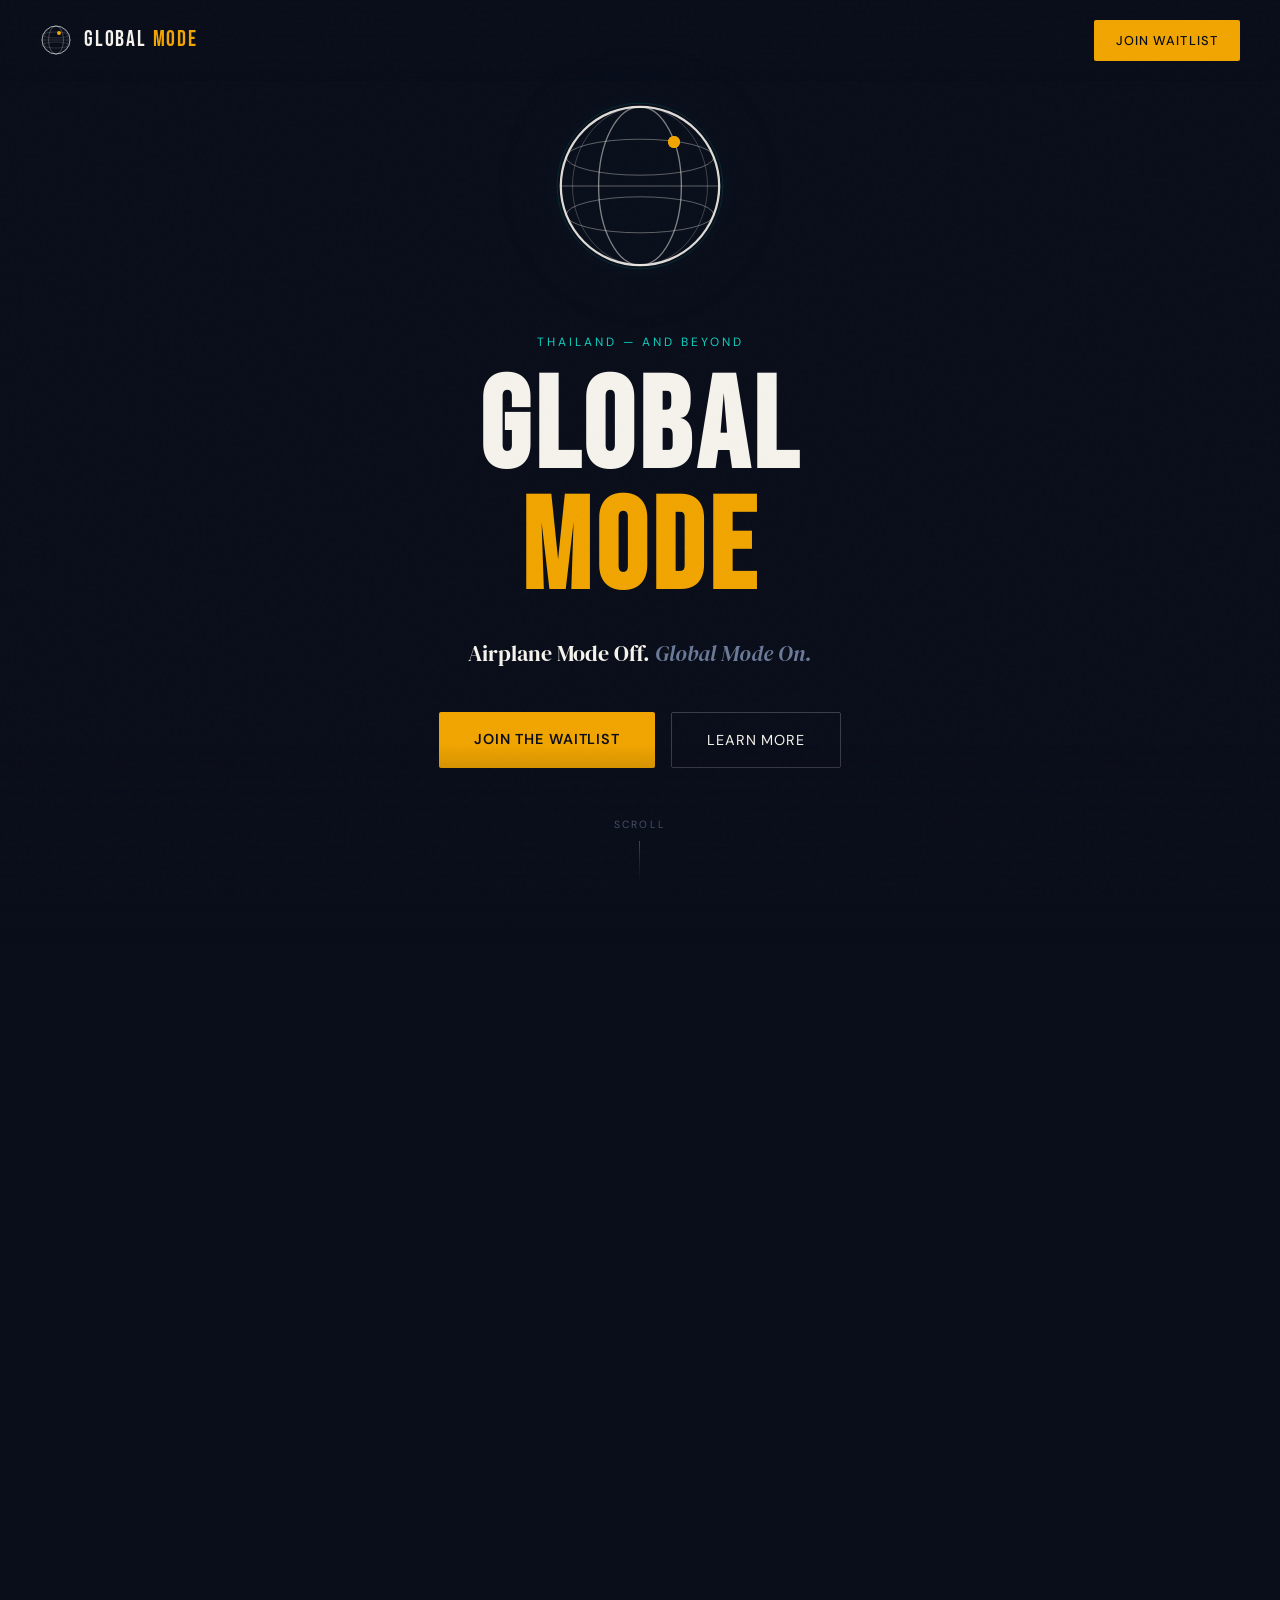
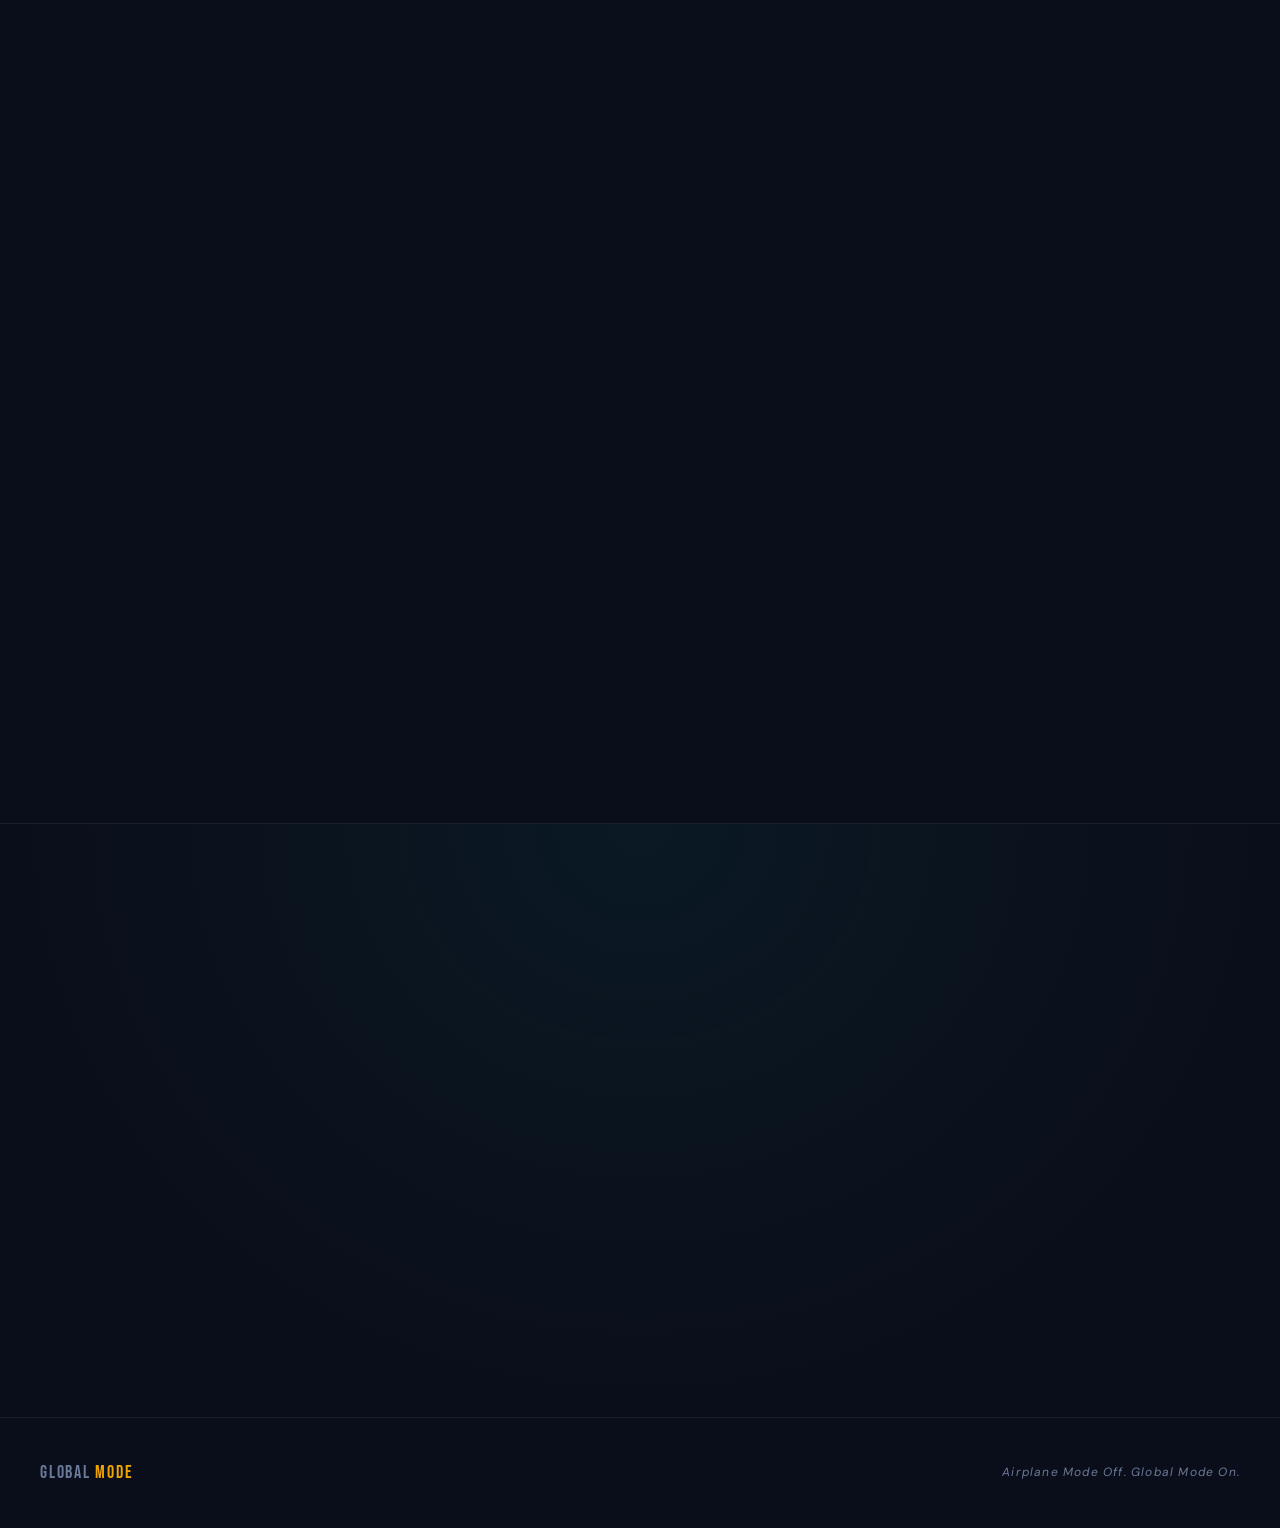
==== global-mode/index.html @ 0193835d "Add 'What is Global Mode' section with SVG graphics Added a new section describing 'What is Global M" ====
<!DOCTYPE html>
<html lang="en">
<head>
  <meta charset="UTF-8">
  <meta name="viewport" content="width=device-width, initial-scale=1.0">
  <title>Global Mode — Airplane Mode Off. Global Mode On.</title>
  <meta name="description" content="A road trip companion that removes the stress of planning and replaces it with the joy of discovery. Built for Thailand. Built for adventure.">
  <link rel="preconnect" href="https://fonts.googleapis.com">
  <link rel="preconnect" href="https://fonts.gstatic.com" crossorigin>
  <link href="https://fonts.googleapis.com/css2?family=Bebas+Neue&family=DM+Sans:ital,wght@0,300;0,400;0,500;1,300&family=DM+Serif+Display:ital@0;1&display=swap" rel="stylesheet">
  <link rel="stylesheet" href="styles.css">
</head>
<body>

  <!-- NAV -->
  <nav>
    <a href="#" class="nav-logo">
      <svg class="nav-globe" viewBox="0 0 64 64" fill="none" xmlns="http://www.w3.org/2000/svg" aria-hidden="true">
        <circle cx="32" cy="32" r="28" stroke="#f5f2ec" stroke-width="1.5" stroke-opacity="0.9"/>
        <ellipse cx="32" cy="32" rx="15" ry="28" stroke="#f5f2ec" stroke-width="1" stroke-opacity="0.5"/>
        <ellipse cx="32" cy="32" rx="24" ry="28" stroke="#f5f2ec" stroke-width="0.7" stroke-opacity="0.25"/>
        <ellipse cx="32" cy="22" rx="26" ry="6" stroke="#f5f2ec" stroke-width="0.7" stroke-opacity="0.4"/>
        <line x1="4" y1="32" x2="60" y2="32" stroke="#f5f2ec" stroke-width="0.7" stroke-opacity="0.4"/>
        <ellipse cx="32" cy="42" rx="26" ry="6" stroke="#f5f2ec" stroke-width="0.7" stroke-opacity="0.4"/>
        <circle cx="32" cy="32" r="29" stroke="#0ecfc0" stroke-width="0.4" stroke-opacity="0.3"/>
        <circle cx="38" cy="18" r="4" fill="#f0a500"/>
      </svg>
      <span class="nav-wordmark">GLOBAL <span>MODE</span></span>
    </a>
    <a href="#waitlist" class="nav-cta">Join Waitlist</a>
  </nav>

<!-- HERO -->
<section class="hero" style="max-width:100%; padding-left:2rem; padding-right:2rem;">
  <div class="stars" id="stars" aria-hidden="true"></div>
  <div class="globe-wrap" aria-hidden="true">
    <svg class="hero-globe" viewBox="0 0 200 200" fill="none" xmlns="http://www.w3.org/2000/svg">
      <circle cx="100" cy="100" r="88" stroke="#f5f2ec" stroke-width="2.5" stroke-opacity="0.9"/>
      <ellipse cx="100" cy="100" rx="46" ry="88" stroke="#f5f2ec" stroke-width="1.5" stroke-opacity="0.5"/>
      <ellipse cx="100" cy="100" rx="75" ry="88" stroke="#f5f2ec" stroke-width="1" stroke-opacity="0.25"/>
      <ellipse cx="100" cy="68" rx="82" ry="20" stroke="#f5f2ec" stroke-width="1" stroke-opacity="0.4"/>
      <line x1="12" y1="100" x2="188" y2="100" stroke="#f5f2ec" stroke-width="1" stroke-opacity="0.4"/>
      <ellipse cx="100" cy="132" rx="82" ry="20" stroke="#f5f2ec" stroke-width="1" stroke-opacity="0.4"/>
      <circle cx="100" cy="100" r="92" stroke="#0ecfc0" stroke-width="0.5" stroke-opacity="0.3"/>
    </svg>
    <div class="globe-pin-pulse"></div>
  </div>
  <p class="hero-pretag">Thailand — and beyond</p>
  <h1 class="hero-title">GLOBAL<br><span class="accent">MODE</span></h1>
  <p class="hero-tagline"><strong>Airplane Mode Off.</strong> Global Mode On.</p>
  <div class="hero-actions">
    <a href="#waitlist" class="btn-primary">Join the Waitlist</a>
    <a href="#what" class="btn-ghost">Learn More</a>
  </div>
  <div class="scroll-hint" aria-hidden="true">
    <span>Scroll</span>
    <div class="scroll-line"></div>
  </div>
</section>

<!-- WHAT IS IT -->
<section id="what" style="padding: 7rem 2rem; max-width: 1100px; margin: 0 auto;">
  <div class="what-grid">
    <div class="reveal">
      <span class="section-label">What is Global Mode</span>
      <h2 class="section-title">THE ROAD <span style="color:var(--amber)">FINDS</span> YOU</h2>
      <p class="section-body">A road trip companion built for people who find A-to-B boring. Global Mode handles the research, the planning, and the decisions — so you can just set off and explore. Built for Thailand first, with the whole world next.</p>
      <br>
      <p class="section-body" style="color: rgba(245,242,236,0.4); font-style: italic; font-size: 0.9rem;">"It's like having a travel buddy whose entire job is making sure you have the best trip of your life."</p>
    </div>
    <div class="reveal reveal-delay-2 road-svg-wrap">
      <svg viewBox="0 0 300 320" xmlns="http://www.w3.org/2000/svg" width="100%" aria-hidden="true" overflow="hidden">
        <defs>
          <radialGradient id="horizonGlow" cx="50%" cy="40%" r="50%">
            <stop offset="0%" stop-color="#0ecfc0" stop-opacity="0.15"/>
            <stop offset="100%" stop-color="#0a0e1a" stop-opacity="0"/>
          </radialGradient>
          <clipPath id="roadClip"><rect x="0" y="0" width="300" height="320"/></clipPath>
        </defs>
        <rect width="300" height="320" fill="url(#horizonGlow)"/>
<g transform="translate(150,105)">
  <g class="road-globe-float">
    <!-- outer circle -->
    <circle r="52" stroke="#f5f2ec" stroke-width="1.5" fill="none" stroke-opacity="0.9"/>
    <!-- longitude lines -->
    <ellipse rx="27" ry="52" stroke="#f5f2ec" stroke-width="0.9" fill="none" stroke-opacity="0.5"/>
    <ellipse rx="44" ry="52" stroke="#f5f2ec" stroke-width="0.6" fill="none" stroke-opacity="0.25"/>
    <!-- latitude lines -->
    <ellipse cx="0" cy="-19" rx="48" ry="12" stroke="#f5f2ec" stroke-width="0.6" fill="none" stroke-opacity="0.4"/>
    <line x1="-52" y1="0" x2="52" y2="0" stroke="#f5f2ec" stroke-width="0.6" stroke-opacity="0.4"/>
    <ellipse cx="0" cy="19" rx="48" ry="12" stroke="#f5f2ec" stroke-width="0.6" fill="none" stroke-opacity="0.4"/>
    <!-- teal outer ring -->
    <circle r="54" stroke="#0ecfc0" stroke-width="0.4" fill="none" stroke-opacity="0.3"/>
    <!-- pin pulse -->
    <circle cx="20" cy="-28" r="4" fill="#f0a500" opacity="0.8"/>
    <circle cx="20" cy="-28" r="4" fill="#f0a500" class="road-pin-pulse"/>
      </g>
</g>
        <line x1="0" y1="170" x2="300" y2="170" stroke="#f5f2ec" stroke-width="0.5" stroke-opacity="0.15"/>
        <path d="M 100 320 L 140 170 L 160 170 L 200 320 Z" fill="#161d2e"/>
        <path d="M 95 320 L 137 170 L 163 170 L 205 320 Z" stroke="#f5f2ec" stroke-width="1" fill="none" stroke-opacity="0.15"/>
        <g clip-path="url(#roadClip)">
          <rect class="road-dash" x="148" y="190" width="4" height="22" rx="2" fill="#f0a500" fill-opacity="0.7"/>
          <rect class="road-dash" x="148" y="230" width="4" height="22" rx="2" fill="#f0a500" fill-opacity="0.7"/>
          <rect class="road-dash" x="148" y="270" width="4" height="22" rx="2" fill="#f0a500" fill-opacity="0.7"/>
        </g>
        <ellipse cx="150" cy="170" rx="80" ry="6" fill="#0ecfc0" fill-opacity="0.08"/>
      </svg>
    </div>
  </div>
</section>

<!-- WHAT IS IT -->
<section id="what" style="padding: 7rem 2rem; max-width: 1100px; margin: 0 auto;">
  <div class="what-grid">
    <div class="reveal">
      <span class="section-label">What is Global Mode</span>
      <h2 class="section-title">THE ROAD <span style="color:var(--amber)">FINDS</span> YOU</h2>
      <p class="section-body">A road trip companion built for people who find A-to-B boring. Global Mode handles the research, the planning, and the decisions — so you can just set off and explore. Built for Thailand first, with the whole world next.</p>
      <br>
      <p class="section-body" style="color: rgba(245,242,236,0.4); font-style: italic; font-size: 0.9rem;">"It's like having a travel buddy whose entire job is making sure you have the best trip of your life."</p>
    </div>
    <div class="reveal reveal-delay-2 road-svg-wrap">
      <svg viewBox="0 0 400 320" xmlns="http://www.w3.org/2000/svg" width="100%" aria-hidden="true" overflow="hidden">
        <defs>
          <radialGradient id="horizonGlow" cx="50%" cy="40%" r="50%">
            <stop offset="0%" stop-color="#0ecfc0" stop-opacity="0.15"/>
            <stop offset="100%" stop-color="#0a0e1a" stop-opacity="0"/>
          </radialGradient>
          <clipPath id="roadClip"><rect x="0" y="0" width="400" height="320"/></clipPath>
        </defs>

        <rect width="400" height="320" fill="url(#horizonGlow)"/>

        <!-- GLOBE -->
        <g transform="translate(200,105)">
          <g class="road-globe-float">
            <circle r="52" stroke="#f5f2ec" stroke-width="1.5" fill="none" stroke-opacity="0.9"/>
            <ellipse rx="27" ry="52" stroke="#f5f2ec" stroke-width="0.9" fill="none" stroke-opacity="0.5"/>
            <ellipse rx="44" ry="52" stroke="#f5f2ec" stroke-width="0.6" fill="none" stroke-opacity="0.25"/>
            <ellipse cx="0" cy="-19" rx="48" ry="12" stroke="#f5f2ec" stroke-width="0.6" fill="none" stroke-opacity="0.4"/>
            <line x1="-52" y1="0" x2="52" y2="0" stroke="#f5f2ec" stroke-width="0.6" stroke-opacity="0.4"/>
            <ellipse cx="0" cy="19" rx="48" ry="12" stroke="#f5f2ec" stroke-width="0.6" fill="none" stroke-opacity="0.4"/>
            <circle r="54" stroke="#0ecfc0" stroke-width="0.4" fill="none" stroke-opacity="0.3"/>
            <circle cx="20" cy="-28" r="4" fill="#f0a500" opacity="0.8"/>
            <circle cx="20" cy="-28" r="4" fill="#f0a500" class="road-pin-pulse"/>
          </g>
        </g>

        <!-- HORIZON LINE -->
        <line x1="0" y1="170" x2="400" y2="170" stroke="#f5f2ec" stroke-width="0.5" stroke-opacity="0.15"/>

        <!-- ROAD -->
        <path d="M 150 320 L 190 170 L 210 170 L 250 320 Z" fill="#161d2e"/>
        <path d="M 145 320 L 187 170 L 213 170 L 255 320 Z" stroke="#f5f2ec" stroke-width="1" fill="none" stroke-opacity="0.15"/>

        <!-- ROAD DASHES -->
        <g clip-path="url(#roadClip)">
          <rect class="road-dash" x="197" y="190" width="4" height="22" rx="2" fill="#f0a500" fill-opacity="0.7"/>
          <rect class="road-dash" x="197" y="230" width="4" height="22" rx="2" fill="#f0a500" fill-opacity="0.7"/>
          <rect class="road-dash" x="197" y="270" width="4" height="22" rx="2" fill="#f0a500" fill-opacity="0.7"/>
        </g>

        <ellipse cx="200" cy="170" rx="80" ry="6" fill="#0ecfc0" fill-opacity="0.08"/>

        <!-- LEFT SCENERY -->
        <g clip-path="url(#roadClip)">

          <!-- Temple -->
          <g class="scenery-item s1" transform="translate(30,140)">
            <rect x="-18" y="-8" width="36" height="18" rx="1" stroke="#f5f2ec" stroke-width="1" fill="none" stroke-opacity="0.6"/>
            <path d="M-22 -8 L0 -28 L22 -8Z" stroke="#f5f2ec" stroke-width="1" fill="none" stroke-opacity="0.6"/>
            <path d="M-14 -8 L0 -20 L14 -8Z" stroke="#f0a500" stroke-width="0.8" fill="none" stroke-opacity="0.8"/>
            <rect x="-4" y="2" width="8" height="8" stroke="#f5f2ec" stroke-width="0.8" fill="none" stroke-opacity="0.4"/>
            <line x1="-22" y1="10" x2="22" y2="10" stroke="#f5f2ec" stroke-width="0.8" stroke-opacity="0.3"/>
          </g>

          <!-- Waterfall -->
          <g class="scenery-item s2" transform="translate(55,160)">
            <path d="M-8 -30 C-8 -20, -4 -10, -6 0" stroke="#0ecfc0" stroke-width="1.2" fill="none" stroke-opacity="0.7" stroke-linecap="round"/>
            <path d="M0 -30 C0 -18, 2 -8, 0 0" stroke="#0ecfc0" stroke-width="1.5" fill="none" stroke-opacity="0.9" stroke-linecap="round"/>
            <path d="M8 -30 C8 -20, 4 -10, 6 0" stroke="#0ecfc0" stroke-width="1.2" fill="none" stroke-opacity="0.7" stroke-linecap="round"/>
            <path d="M-14 -30 L14 -30" stroke="#f5f2ec" stroke-width="1" stroke-opacity="0.5"/>
            <ellipse cx="0" cy="4" rx="10" ry="3" stroke="#0ecfc0" stroke-width="0.8" fill="none" stroke-opacity="0.4"/>
          </g>

          <!-- Palm tree -->
          <g class="scenery-item s3" transform="translate(40,155)">
            <line x1="0" y1="10" x2="2" y2="-28" stroke="#f5f2ec" stroke-width="1.5" stroke-opacity="0.6" stroke-linecap="round"/>
            <path d="M2 -28 C-10 -36, -20 -28, -14 -22" stroke="#f5f2ec" stroke-width="1" fill="none" stroke-opacity="0.5"/>
            <path d="M2 -28 C14 -36, 22 -26, 16 -20" stroke="#f5f2ec" stroke-width="1" fill="none" stroke-opacity="0.5"/>
            <path d="M2 -28 C-4 -40, 2 -44, 8 -38" stroke="#f5f2ec" stroke-width="1" fill="none" stroke-opacity="0.5"/>
            <ellipse cx="1" cy="12" rx="6" ry="2" stroke="#f5f2ec" stroke-width="0.6" fill="none" stroke-opacity="0.3"/>
          </g>

          <!-- Cave entrance -->
          <g class="scenery-item s4" transform="translate(60,150)">
            <path d="M-20 10 C-20 -10, -10 -25, 0 -25 C10 -25, 20 -10, 20 10Z" stroke="#f5f2ec" stroke-width="1" fill="none" stroke-opacity="0.5"/>
            <path d="M-12 10 C-12 -6, -6 -16, 0 -16 C6 -16, 12 -6, 12 10Z" stroke="#f5f2ec" stroke-width="0.8" fill="#0a0e1a" stroke-opacity="0.4"/>
            <line x1="-20" y1="10" x2="20" y2="10" stroke="#f5f2ec" stroke-width="1" stroke-opacity="0.4"/>
          </g>

        </g>

        <!-- RIGHT SCENERY -->
        <g clip-path="url(#roadClip)">

          <!-- Buddha -->
          <g class="scenery-item s5" transform="translate(370,145)">
            <circle cx="0" cy="-28" r="8" stroke="#f0a500" stroke-width="1" fill="none" stroke-opacity="0.8"/>
            <path d="M-10 -18 C-12 -8, -10 0, -8 8" stroke="#f0a500" stroke-width="1" fill="none" stroke-opacity="0.6"/>
            <path d="M10 -18 C12 -8, 10 0, 8 8" stroke="#f0a500" stroke-width="1" fill="none" stroke-opacity="0.6"/>
            <path d="M-8 8 C-4 12, 4 12, 8 8" stroke="#f0a500" stroke-width="1" fill="none" stroke-opacity="0.6"/>
            <path d="M-12 -4 C-6 -2, 6 -2, 12 -4" stroke="#f0a500" stroke-width="0.8" fill="none" stroke-opacity="0.5"/>
            <line x1="-14" y1="10" x2="14" y2="10" stroke="#f5f2ec" stroke-width="0.8" stroke-opacity="0.3"/>
          </g>

          <!-- Beach waves -->
          <g class="scenery-item s6" transform="translate(350,162)">
            <path d="M-20 -8 C-14 -14, -6 -14, 0 -8 C6 -2, 14 -2, 20 -8" stroke="#0ecfc0" stroke-width="1.2" fill="none" stroke-opacity="0.8" stroke-linecap="round"/>
            <path d="M-20 0 C-14 -6, -6 -6, 0 0 C6 6, 14 6, 20 0" stroke="#0ecfc0" stroke-width="1" fill="none" stroke-opacity="0.5" stroke-linecap="round"/>
            <line x1="-20" y1="-18" x2="20" y2="-18" stroke="#f0a500" stroke-width="0.8" stroke-opacity="0.4"/>
          </g>

          <!-- Mountain -->
          <g class="scenery-item s7" transform="translate(360,150)">
            <path d="M-24 14 L0 -26 L24 14Z" stroke="#f5f2ec" stroke-width="1" fill="none" stroke-opacity="0.5"/>
            <path d="M-10 14 L0 -4 L10 14Z" stroke="#f5f2ec" stroke-width="0.8" fill="none" stroke-opacity="0.3"/>
            <path d="M-6 -14 C0 -22, 6 -14, 0 -26 C-6 -14, 0 -22, 6 -14" stroke="#f5f2ec" stroke-width="0.7" fill="none" stroke-opacity="0.4"/>
            <line x1="-24" y1="14" x2="24" y2="14" stroke="#f5f2ec" stroke-width="0.8" stroke-opacity="0.3"/>
          </g>

          <!-- Lanterns -->
          <g class="scenery-item s8" transform="translate(375,155)">
            <line x1="0" y1="-30" x2="0" y2="10" stroke="#f5f2ec" stroke-width="0.8" stroke-opacity="0.4"/>
            <ellipse cx="0" cy="-18" rx="6" ry="9" stroke="#f0a500" stroke-width="1" fill="rgba(240,165,0,0.08)" stroke-opacity="0.8"/>
            <ellipse cx="0" cy="-4" rx="5" ry="7" stroke="#f0a500" stroke-width="1" fill="rgba(240,165,0,0.08)" stroke-opacity="0.6"/>
            <line x1="-6" y1="-18" x2="6" y2="-18" stroke="#f0a500" stroke-width="0.6" stroke-opacity="0.5"/>
            <line x1="-5" y1="-4" x2="5" y2="-4" stroke="#f0a500" stroke-width="0.6" stroke-opacity="0.5"/>
          </g>

        </g>

      </svg>
    </div>
  </div>
</section>
  
  <!-- FEATURES -->
<div class="features-section">
 <div class="features-inner">
   <span class="section-label reveal">Built different</span>
   <h2 class="section-title reveal">WHAT MAKES <span style="color:var(--teal)">GLOBAL MODE</span></h2>
   <div class="features-grid">

     <div class="feature-card reveal reveal-delay-1" style="--accent-color: var(--amber);">
       <span class="feature-icon" aria-hidden="true">
         <svg width="36" height="36" viewBox="0 0 36 36" fill="none" xmlns="http://www.w3.org/2000/svg">
           <circle cx="18" cy="18" r="15" stroke="#f5f2ec" stroke-width="1.5" stroke-opacity="0.6"/>
           <circle cx="18" cy="18" r="2" fill="#f0a500"/>
           <polygon points="18,6 20,18 18,16 16,18" fill="#f0a500"/>
           <polygon points="18,30 16,18 18,20 20,18" fill="#f5f2ec" fill-opacity="0.4"/>
           <line x1="18" y1="4" x2="18" y2="8" stroke="#f5f2ec" stroke-width="1" stroke-opacity="0.3"/>
           <line x1="18" y1="28" x2="18" y2="32" stroke="#f5f2ec" stroke-width="1" stroke-opacity="0.3"/>
           <line x1="4" y1="18" x2="8" y2="18" stroke="#f5f2ec" stroke-width="1" stroke-opacity="0.3"/>
           <line x1="28" y1="18" x2="32" y2="18" stroke="#f5f2ec" stroke-width="1" stroke-opacity="0.3"/>
         </svg>
       </span>
       <div class="feature-name">JUST GO</div>
       <p class="feature-desc">No destination. No rigid plan. Set off and let the road surprise you.</p>
     </div>

     <div class="feature-card reveal reveal-delay-2" style="--accent-color: var(--teal);">
       <span class="feature-icon" aria-hidden="true">
         <svg width="36" height="36" viewBox="0 0 36 36" fill="none" xmlns="http://www.w3.org/2000/svg">
           <path d="M2 14 C6 10, 10 10, 14 14 C18 18, 22 18, 26 14 C30 10, 34 10, 36 12" stroke="#0ecfc0" stroke-width="1.8" stroke-linecap="round" fill="none"/>
           <path d="M2 20 C6 16, 10 16, 14 20 C18 24, 22 24, 26 20 C30 16, 34 16, 36 18" stroke="#0ecfc0" stroke-width="1.5" stroke-linecap="round" fill="none" stroke-opacity="0.5"/>
           <path d="M2 26 C6 22, 10 22, 14 26 C18 30, 22 30, 26 26 C30 22, 34 22, 36 24" stroke="#0ecfc0" stroke-width="1" stroke-linecap="round" fill="none" stroke-opacity="0.25"/>
         </svg>
       </span>
       <div class="feature-name">DRIFT MODE</div>
       <p class="feature-desc">Tell us how you feel right now. We'll build the perfect trip around it.</p>
     </div>

     <div class="feature-card reveal reveal-delay-3" style="--accent-color: var(--amber);">
       <span class="feature-icon" aria-hidden="true">
         <svg width="36" height="36" viewBox="0 0 36 36" fill="none" xmlns="http://www.w3.org/2000/svg">
           <line x1="18" y1="32" x2="18" y2="18" stroke="#f5f2ec" stroke-width="1.8" stroke-linecap="round" stroke-opacity="0.7"/>
           <path d="M18 18 L8 8" stroke="#f0a500" stroke-width="1.8" stroke-linecap="round"/>
           <path d="M18 18 L28 8" stroke="#f5f2ec" stroke-width="1.8" stroke-linecap="round" stroke-opacity="0.4"/>
           <circle cx="8" cy="7" r="2.5" fill="#f0a500"/>
           <circle cx="28" cy="7" r="2.5" fill="#f5f2ec" fill-opacity="0.4"/>
           <circle cx="18" cy="32" r="2.5" fill="#f5f2ec" fill-opacity="0.6"/>
         </svg>
       </span>
       <div class="feature-name">FORK IN THE ROAD</div>
       <p class="feature-desc">One tap. Instant detour. No planning required.</p>
     </div>

     <div class="feature-card reveal reveal-delay-4" style="--accent-color: var(--teal);">
       <span class="feature-icon" aria-hidden="true">
         <svg width="36" height="36" viewBox="0 0 36 36" fill="none" xmlns="http://www.w3.org/2000/svg">
           <path d="M18 4 C12 4, 8 9, 8 14 C8 21, 18 32, 18 32 C18 32, 28 21, 28 14 C28 9, 24 4, 18 4Z" stroke="#f0a500" stroke-width="1.5" fill="rgba(240,165,0,0.1)"/>
           <circle cx="18" cy="14" r="3.5" fill="#f0a500"/>
         </svg>
       </span>
       <div class="feature-name">STAMPS</div>
       <p class="feature-desc">Earn achievements by exploring hidden gems and completing road trip challenges.</p>
     </div>

     <div class="feature-card reveal reveal-delay-1" style="--accent-color: #a78bfa;">
       <span class="feature-icon" aria-hidden="true">
         <svg width="36" height="36" viewBox="0 0 36 36" fill="none" xmlns="http://www.w3.org/2000/svg">
           <rect x="4" y="18" width="28" height="10" rx="2" stroke="#f5f2ec" stroke-width="1.5" stroke-opacity="0.7" fill="none"/>
           <path d="M8 18 L11 11 L25 11 L28 18" stroke="#f5f2ec" stroke-width="1.5" stroke-linejoin="round" fill="none" stroke-opacity="0.7"/>
           <circle cx="10" cy="29" r="3" stroke="#0ecfc0" stroke-width="1.5" fill="none"/>
           <circle cx="26" cy="29" r="3" stroke="#0ecfc0" stroke-width="1.5" fill="none"/>
           <line x1="14" y1="18" x2="14" y2="13" stroke="#f5f2ec" stroke-width="1" stroke-opacity="0.3"/>
           <line x1="22" y1="18" x2="22" y2="13" stroke="#f5f2ec" stroke-width="1" stroke-opacity="0.3"/>
         </svg>
       </span>
       <div class="feature-name">CO-PILOT MODE</div>
       <p class="feature-desc">Connect with your passenger for a shared road trip experience built for both of you.</p>
     </div>

     <div class="feature-card reveal reveal-delay-2" style="--accent-color: var(--amber);">
       <span class="feature-icon" aria-hidden="true">
         <svg width="36" height="36" viewBox="0 0 36 36" fill="none" xmlns="http://www.w3.org/2000/svg">
           <path d="M4 18 C8 10, 14 7, 18 7 C22 7, 28 10, 32 18 C28 26, 22 29, 18 29 C14 29, 8 26, 4 18Z" stroke="#f5f2ec" stroke-width="1.5" fill="none" stroke-opacity="0.6"/>
           <circle cx="18" cy="18" r="4" stroke="#f5f2ec" stroke-width="1.5" fill="none" stroke-opacity="0.6"/>
           <line x1="6" y1="6" x2="30" y2="30" stroke="#f0a500" stroke-width="1.8" stroke-linecap="round"/>
         </svg>
       </span>
       <div class="feature-name">SPOILERS</div>
       <p class="feature-desc">Reveal everything or conceal it all. Your trip, your rules.</p>
     </div>

   </div>
 </div>
</div>


  <!-- LOCATION CARD -->
  <section class="card-section" id="explore">
    <span class="section-label reveal">Sample location</span>
    <h2 class="section-title reveal">SEE IT IN <span style="color:var(--amber)">ACTION</span></h2>
    <p class="section-body reveal">Every location in Global Mode is researched, rated, and tagged — so you know exactly what you're getting into before you arrive.</p>

    <div class="location-card reveal reveal-delay-2">
      <div class="card-image">
        <img src="tham-lumphini-suan-hin.png" alt="Cave survey map of Tham Lumphini Suan Hin, Saraburi Province, Thailand">
        <div class="card-image-overlay"></div>
        <span class="card-image-badge">Globe Approved</span>
        <span class="card-adventure">Go Rogue</span>
        <span class="card-map-credit">Survey: D. Smart et al. / SMCC · M. Ellis 2025</span>
      </div>
      <div class="card-body">
        <div class="card-rating" aria-label="Rated Legendary">
          <div class="rating-dot legendary"></div>
          <div class="rating-dot legendary"></div>
          <div class="rating-dot legendary"></div>
          <div class="rating-dot legendary"></div>
          <span class="rating-label">Legendary</span>
        </div>
        <h3 class="card-location-name">Tham Lumphini Suan Hin</h3>
        <p class="card-region">Saraburi Province · Central Thailand</p>
        <p class="card-description">A 2km stream passage carved through Early Permian limestone. In the dry season you keep your boots dry. In the wet season, you swim. One of the longest caves in the province — and one of the least visited.</p>
        <div class="card-tags">
          <span class="tag tag-unreal">Unreal</span>
          <span class="tag tag-offmap">Off the Map</span>
          <span class="tag tag-bold">For the Bold</span>
          <span class="tag tag-norail">No English Signs</span>
        </div>
        <div class="card-meta">
          <div class="card-meta-items">
            <div class="card-meta-item">
              <div class="card-meta-dot"></div>
              <span>Dry season only</span>
            </div>
            <div class="card-meta-item">
              <div class="card-meta-dot teal"></div>
              <span>Torch required</span>
            </div>
          </div>
          <button class="card-wishlist" id="wishBtn" onclick="toggleWish()">+ Wanderlist</button>
        </div>
      </div>
    </div>
  </section>

  <!-- WAITLIST -->
  <div class="waitlist-section" id="waitlist">
    <div class="waitlist-inner">
      <span class="section-label reveal" style="display:block; text-align:center;">Early access</span>
      <h2 class="waitlist-title reveal">ROAM <span style="color:var(--teal)">FREE</span></h2>
      <p class="waitlist-sub reveal">Global Mode launches in Thailand first. Join the waitlist and be among the first to set off. Early members earn <strong style="color:var(--white)">Trailblazer</strong> status — a stamp you'll only ever earn once.</p>
      <div class="waitlist-form reveal reveal-delay-1">
        <input type="email" class="waitlist-input" id="emailInput" placeholder="your@email.com" aria-label="Email address"/>
        <button class="btn-primary" onclick="submitWaitlist()">Just Go →</button>
      </div>
      <p class="waitlist-note reveal reveal-delay-2">No spam. No noise. Just a heads up when we're ready.</p>
      <p class="waitlist-success" id="successMsg" role="alert">You're on the list. Adventure incoming. 🌏</p>
    </div>
  </div>

  <!-- FOOTER -->
  <footer>
    <div class="footer-logo">GLOBAL <span>MODE</span></div>
    <div class="footer-tagline">Airplane Mode Off. Global Mode On.</div>
  </footer>

  <script src="main.js"></script>
</body>
</html>
---- global-mode/styles.css ----
/* ─────────────────────────────────────────
   GLOBAL MODE — styles.css
   ───────────────────────────────────────── */

/* ── RESET & BASE ── */
*, *::before, *::after {
  box-sizing: border-box;
  margin: 0;
  padding: 0;
}

:root {
  --navy:      #0a0e1a;
  --navy-mid:  #111827;
  --navy-card: #161d2e;
  --white:     #f5f2ec;
  --amber:     #f0a500;
  --amber-dim: #c17f00;
  --teal:      #0ecfc0;
  --teal-dim:  #0a9e91;
  --muted:     #6b7a99;
  --border:    rgba(255,255,255,0.07);

  --font-display: 'Bebas Neue', sans-serif;
  --font-serif:   'DM Serif Display', serif;
  --font-body:    'DM Sans', sans-serif;
}

html {
  scroll-behavior: smooth;
}

body {
  background: var(--navy);
  color: var(--white);
  font-family: var(--font-body);
  font-size: 16px;
  line-height: 1.7;
  overflow-x: hidden;
}

/* Noise texture overlay */
body::before {
  content: '';
  position: fixed;
  inset: 0;
  background-image: url("data:image/svg+xml,%3Csvg viewBox='0 0 256 256' xmlns='http://www.w3.org/2000/svg'%3E%3Cfilter id='noise'%3E%3CfeTurbulence type='fractalNoise' baseFrequency='0.9' numOctaves='4' stitchTiles='stitch'/%3E%3C/filter%3E%3Crect width='100%25' height='100%25' filter='url(%23noise)' opacity='0.03'/%3E%3C/svg%3E");
  pointer-events: none;
  z-index: 9999;
  opacity: 0.4;
}


/* ── NAVIGATION ── */

nav {
  position: fixed;
  top: 0;
  left: 0;
  right: 0;
  z-index: 100;
  padding: 1.25rem 2.5rem;
  display: flex;
  align-items: center;
  justify-content: space-between;
  background: linear-gradient(to bottom, rgba(10,14,26,0.95), transparent);
  backdrop-filter: blur(8px);
}

.nav-logo {
  display: flex;
  align-items: center;
  gap: 0.75rem;
  text-decoration: none;
}

.nav-globe {
  width: 32px;
  height: 32px;
}

.nav-wordmark {
  font-family: var(--font-display);
  font-size: 1.4rem;
  letter-spacing: 0.08em;
  color: var(--white);
}

.nav-wordmark span {
  color: var(--amber);
}

.nav-cta {
  background: var(--amber);
  color: var(--navy);
  font-family: var(--font-body);
  font-size: 0.8rem;
  font-weight: 500;
  letter-spacing: 0.08em;
  text-transform: uppercase;
  padding: 0.6rem 1.4rem;
  border: none;
  border-radius: 2px;
  cursor: pointer;
  text-decoration: none;
  transition: background 0.2s, transform 0.15s;
}

.nav-cta:hover {
  background: var(--amber-dim);
  transform: translateY(-1px);
}


/* ── HERO ── */

.hero {
  position: relative;
  min-height: 100vh;
  display: flex;
  flex-direction: column;
  align-items: center;
  justify-content: center;
  text-align: center;
  padding: 6rem 2rem 4rem;
  overflow: hidden;
}

.stars {
  position: absolute;
  inset: 0;
  overflow: hidden;
}

.star {
  position: absolute;
  background: white;
  border-radius: 50%;
  animation: twinkle var(--dur, 3s) ease-in-out infinite var(--delay, 0s);
}

@keyframes twinkle {
  0%, 100% { opacity: var(--min-op, 0.2); }
  50%       { opacity: var(--max-op, 0.8); }
}

.globe-wrap {
  position: relative;
  margin-bottom: 3rem;
  animation: globeFloat 6s ease-in-out infinite;
}

@keyframes globeFloat {
  0%, 100% { transform: translateY(0px); }
  50%       { transform: translateY(-12px); }
}

.hero-globe {
  width: 180px;
  height: 180px;
  filter: drop-shadow(0 0 40px rgba(14,207,192,0.25));
}

.globe-pin-pulse {
  position: absolute;
  top: 40px;
  right: 50px;
  width: 12px;
  height: 12px;
}

.globe-pin-pulse::before,
.globe-pin-pulse::after {
  content: '';
  position: absolute;
  inset: 0;
  border-radius: 50%;
  background: var(--amber);
}

.globe-pin-pulse::after {
  animation: pinPulse 2s ease-out infinite;
}

@keyframes pinPulse {
  0%   { transform: scale(1); opacity: 0.8; }
  100% { transform: scale(3); opacity: 0; }
}

.hero-pretag {
  font-size: 0.75rem;
  letter-spacing: 0.25em;
  text-transform: uppercase;
  color: var(--teal);
  margin-bottom: 1rem;
  opacity: 0;
  animation: fadeUp 0.8s ease forwards 0.3s;
}

.hero-title {
  font-family: var(--font-display);
  font-size: clamp(3.5rem, 10vw, 8rem);
  line-height: 0.95;
  letter-spacing: 0.04em;
  margin-bottom: 1.5rem;
  opacity: 0;
  animation: fadeUp 0.8s ease forwards 0.5s;
}

.hero-title .accent      { color: var(--amber); }
.hero-title .accent-teal { color: var(--teal); }

.hero-tagline {
  font-family: var(--font-serif);
  font-style: italic;
  font-size: clamp(1rem, 2.5vw, 1.35rem);
  color: var(--muted);
  margin-bottom: 2.5rem;
  opacity: 0;
  animation: fadeUp 0.8s ease forwards 0.7s;
}

.hero-tagline strong {
  color: var(--white);
  font-style: normal;
  font-weight: 400;
}

.hero-actions {
  display: flex;
  gap: 1rem;
  flex-wrap: wrap;
  justify-content: center;
  opacity: 0;
  animation: fadeUp 0.8s ease forwards 0.9s;
}

.hero::after {
  content: '';
  position: absolute;
  bottom: 0;
  left: 0;
  right: 0;
  height: 200px;
  background: linear-gradient(to bottom, transparent, var(--navy));
  pointer-events: none;
}

@keyframes fadeUp {
  from { opacity: 0; transform: translateY(24px); }
  to   { opacity: 1; transform: translateY(0); }
}


/* ── BUTTONS ── */

.btn-primary {
  background: var(--amber);
  color: var(--navy);
  font-weight: 600;
  font-size: 0.9rem;
  letter-spacing: 0.06em;
  text-transform: uppercase;
  padding: 0.9rem 2.2rem;
  border: none;
  border-radius: 2px;
  cursor: pointer;
  text-decoration: none;
  transition: background 0.2s, transform 0.15s;
  display: inline-block;
}

.btn-primary:hover {
  background: var(--amber-dim);
  transform: translateY(-2px);
}

.btn-ghost {
  background: transparent;
  color: var(--white);
  font-size: 0.9rem;
  letter-spacing: 0.06em;
  text-transform: uppercase;
  padding: 0.9rem 2.2rem;
  border: 1px solid rgba(255,255,255,0.2);
  border-radius: 2px;
  cursor: pointer;
  text-decoration: none;
  transition: border-color 0.2s, color 0.2s, transform 0.15s;
  display: inline-block;
}

.btn-ghost:hover {
  border-color: var(--teal);
  color: var(--teal);
  transform: translateY(-2px);
}


/* ── SCROLL HINT ── */
.scroll-hint {
  display: flex;
  flex-direction: column;
  align-items: center;
  gap: 0.5rem;
  opacity: 0;
  animation: fadeUp 0.8s ease forwards 1.4s;
  margin-top: 3rem;
}

.scroll-hint span {
  font-size: 0.65rem;
  letter-spacing: 0.2em;
  text-transform: uppercase;
  color: var(--muted);
}

.scroll-line {
  width: 1px;
  height: 40px;
  background: linear-gradient(to bottom, var(--muted), transparent);
  animation: scrollLine 2s ease-in-out infinite;
}

@keyframes scrollLine {
  0%   { transform: scaleY(0); transform-origin: top; opacity: 1; }
  50%  { transform: scaleY(1); transform-origin: top; }
  51%  { transform-origin: bottom; }
  100% { transform: scaleY(0); transform-origin: bottom; opacity: 0; }
}

/* ── SECTION BASE ── */

section {
  padding: 6rem 2rem;
  max-width: 1100px;
  margin: 0 auto;
}

.section-label {
  font-size: 0.7rem;
  letter-spacing: 0.3em;
  text-transform: uppercase;
  color: var(--teal);
  margin-bottom: 1rem;
  display: block;
}

.section-title {
  font-family: var(--font-display);
  font-size: clamp(2.5rem, 5vw, 4rem);
  letter-spacing: 0.04em;
  line-height: 1;
  margin-bottom: 1.5rem;
}

.section-body {
  font-size: 1.05rem;
  color: rgba(245,242,236,0.7);
  max-width: 600px;
  line-height: 1.8;
}

/* ── WHAT SECTION ── */
.what-grid {
  display: grid;
  grid-template-columns: 1fr 1fr;
  gap: 4rem;
  align-items: center;
}

.road-svg-wrap {
  width: 100%;
  max-width: 340px;
  margin: 0 auto;
}

.road-dash {
  animation: dashMove 1.0s linear infinite;
  transform-origin: center 160px;
}

.road-dash:nth-child(2) { animation-delay: -0.33s; }
.road-dash:nth-child(3) { animation-delay: -0.66s; }

@keyframes dashMove {
  0%   { 
    transform: translateY(-20px) scaleY(0.3) scaleX(0.3); 
    opacity: 0; 
  }
  15%  { opacity: 1; }
  85%  { opacity: 1; }
  100% { 
    transform: translateY(80px) scaleY(1.8) scaleX(1.4); 
    opacity: 0; 
  }
}

.road-globe-float {
  animation: roadGlobeFloat 6s ease-in-out infinite;
}

@keyframes roadGlobeFloat {
  0%, 100% { transform: translateY(0px); }
  50%       { transform: translateY(-6px); }
}

@keyframes roadPinPulse {
  0%   { r: 4; opacity: 0.8; }
  100% { r: 10; opacity: 0; }
}

.road-pin-pulse {
  animation: roadPinPulse 2s ease-out infinite;
}

/* ── FEATURES ── */

.features-section {
  padding: 6rem 2rem;
  background: var(--navy-mid);
  border-top: 1px solid var(--border);
  border-bottom: 1px solid var(--border);
}

.features-inner {
  max-width: 1100px;
  margin: 0 auto;
}

.features-grid {
  display: grid;
  grid-template-columns: repeat(auto-fit, minmax(220px, 1fr));
  gap: 1.5rem;
  margin-top: 3rem;
}

.feature-card {
  background: var(--navy-card);
  border: 1px solid var(--border);
  border-radius: 4px;
  padding: 1.75rem;
  transition: border-color 0.25s, transform 0.25s;
  position: relative;
  overflow: hidden;
}

.feature-card::before {
  content: '';
  position: absolute;
  top: 0;
  left: 0;
  right: 0;
  height: 2px;
  background: var(--accent-color, var(--amber));
  transform: scaleX(0);
  transform-origin: left;
  transition: transform 0.3s ease;
}

.feature-card:hover {
  border-color: rgba(255,255,255,0.15);
  transform: translateY(-4px);
}

.feature-card:hover::before {
  transform: scaleX(1);
}

.feature-icon {
  font-size: 1.8rem;
  margin-bottom: 1rem;
  display: block;
}

.feature-name {
  font-family: var(--font-display);
  font-size: 1.4rem;
  letter-spacing: 0.06em;
  margin-bottom: 0.5rem;
  color: var(--white);
}

.feature-desc {
  font-size: 0.875rem;
  color: var(--muted);
  line-height: 1.6;
}


/* ── LOCATION CARD ── */

.card-section {
  padding: 6rem 2rem;
  max-width: 1100px;
  margin: 0 auto;
}

.location-card {
  background: var(--navy-card);
  border: 1px solid var(--border);
  border-radius: 6px;
  overflow: hidden;
  max-width: 420px;
  margin: 3rem auto 0;
  transition: transform 0.3s ease;
  box-shadow: 0 24px 80px rgba(0,0,0,0.5);
}

.location-card:hover {
  transform: translateY(-6px);
}

/* Card image using the cave survey map */
.card-image {
  width: 100%;
  height: 240px;
  position: relative;
  overflow: hidden;
  background: #0a1a18;
}

.card-image img {
  width: 100%;
  height: 100%;
  object-fit: cover;
  object-position: center 30%;
  filter: sepia(0.3) saturate(0.6) brightness(0.55);
  transition: transform 0.6s ease, filter 0.6s ease;
}

.location-card:hover .card-image img {
  transform: scale(1.04);
  filter: sepia(0.2) saturate(0.7) brightness(0.65);
}

.card-image-overlay {
  position: absolute;
  inset: 0;
  background: linear-gradient(
    to bottom,
    rgba(10,14,26,0.1) 0%,
    rgba(10,14,26,0.0) 40%,
    rgba(22,29,46,0.95) 100%
  );
}

.card-image-badge {
  position: absolute;
  top: 1rem;
  left: 1rem;
  background: var(--amber);
  color: var(--navy);
  font-size: 0.65rem;
  font-weight: 700;
  letter-spacing: 0.15em;
  text-transform: uppercase;
  padding: 0.3rem 0.7rem;
  border-radius: 2px;
  z-index: 2;
}

.card-adventure {
  position: absolute;
  top: 1rem;
  right: 1rem;
  background: rgba(10,14,26,0.75);
  border: 1px solid var(--border);
  color: var(--teal);
  font-size: 0.65rem;
  font-weight: 500;
  letter-spacing: 0.1em;
  text-transform: uppercase;
  padding: 0.3rem 0.7rem;
  border-radius: 2px;
  z-index: 2;
  backdrop-filter: blur(4px);
}

/* Map credit */
.card-map-credit {
  position: absolute;
  bottom: 0.5rem;
  right: 0.75rem;
  font-size: 0.55rem;
  color: rgba(245,242,236,0.3);
  letter-spacing: 0.05em;
  z-index: 2;
}

.card-body {
  padding: 1.25rem 1.5rem 1.5rem;
}

.card-rating {
  display: flex;
  gap: 0.35rem;
  margin-bottom: 0.75rem;
  align-items: center;
}

.rating-dot {
  width: 8px;
  height: 8px;
  border-radius: 50%;
  background: var(--border);
}

.rating-dot.legendary {
  background: var(--teal);
  box-shadow: 0 0 6px var(--teal);
}

.rating-label {
  font-size: 0.65rem;
  letter-spacing: 0.15em;
  text-transform: uppercase;
  color: var(--teal);
  margin-left: 0.25rem;
}

.card-location-name {
  font-family: var(--font-display);
  font-size: 1.6rem;
  letter-spacing: 0.04em;
  line-height: 1.1;
  margin-bottom: 0.25rem;
}

.card-region {
  font-size: 0.75rem;
  color: var(--muted);
  letter-spacing: 0.1em;
  text-transform: uppercase;
  margin-bottom: 0.875rem;
}

.card-description {
  font-size: 0.875rem;
  color: rgba(245,242,236,0.65);
  line-height: 1.65;
  margin-bottom: 1.1rem;
}

.card-tags {
  display: flex;
  flex-wrap: wrap;
  gap: 0.4rem;
  margin-bottom: 1.1rem;
}

.tag {
  font-size: 0.65rem;
  letter-spacing: 0.1em;
  text-transform: uppercase;
  padding: 0.3rem 0.65rem;
  border-radius: 2px;
  font-weight: 500;
}

.tag-unreal { background: rgba(14,207,192,0.12);  color: var(--teal);  border: 1px solid rgba(14,207,192,0.2); }
.tag-bold   { background: rgba(240,165,0,0.12);   color: var(--amber); border: 1px solid rgba(240,165,0,0.2); }
.tag-offmap { background: rgba(255,255,255,0.06); color: rgba(245,242,236,0.6); border: 1px solid var(--border); }
.tag-norail { background: rgba(255,255,255,0.06); color: rgba(245,242,236,0.6); border: 1px solid var(--border); }

.card-meta {
  display: flex;
  justify-content: space-between;
  align-items: center;
  padding-top: 1rem;
  border-top: 1px solid var(--border);
  font-size: 0.75rem;
  color: var(--muted);
}

.card-meta-items {
  display: flex;
  gap: 1rem;
}

.card-meta-item {
  display: flex;
  align-items: center;
  gap: 0.35rem;
}

.card-meta-dot {
  width: 5px;
  height: 5px;
  border-radius: 50%;
  background: var(--amber);
  flex-shrink: 0;
}

.card-meta-dot.teal {
  background: var(--teal);
}

.card-wishlist {
  background: transparent;
  border: 1px solid var(--border);
  color: var(--muted);
  font-size: 0.75rem;
  letter-spacing: 0.1em;
  text-transform: uppercase;
  padding: 0.5rem 1rem;
  border-radius: 2px;
  cursor: pointer;
  transition: all 0.2s;
  font-family: var(--font-body);
  white-space: nowrap;
}

.card-wishlist:hover,
.card-wishlist.saved {
  border-color: var(--amber);
  color: var(--amber);
}


/* ── WAITLIST ── */

.waitlist-section {
  padding: 8rem 2rem;
  text-align: center;
  background: radial-gradient(ellipse at 50% 0%, rgba(14,207,192,0.06) 0%, transparent 70%);
  border-top: 1px solid var(--border);
}

.waitlist-inner {
  max-width: 560px;
  margin: 0 auto;
}

.waitlist-title {
  font-family: var(--font-display);
  font-size: clamp(2.8rem, 6vw, 5rem);
  letter-spacing: 0.04em;
  line-height: 1;
  margin-bottom: 1.25rem;
}

.waitlist-sub {
  font-size: 1rem;
  color: rgba(245,242,236,0.6);
  margin-bottom: 2.5rem;
  line-height: 1.7;
}

.waitlist-form {
  display: flex;
  gap: 0.75rem;
  max-width: 420px;
  margin: 0 auto 1rem;
}

.waitlist-input {
  flex: 1;
  background: var(--navy-card);
  border: 1px solid var(--border);
  border-radius: 2px;
  padding: 0.85rem 1.1rem;
  color: var(--white);
  font-family: var(--font-body);
  font-size: 0.9rem;
  outline: none;
  transition: border-color 0.2s;
}

.waitlist-input::placeholder { color: var(--muted); }
.waitlist-input:focus        { border-color: var(--teal); }
.waitlist-input.error        { border-color: #e24b4a; }

.waitlist-note {
  font-size: 0.75rem;
  color: var(--muted);
  letter-spacing: 0.05em;
}

.waitlist-success {
  display: none;
  color: var(--teal);
  font-family: var(--font-serif);
  font-style: italic;
  font-size: 1.1rem;
  margin-top: 1rem;
}


/* ── FOOTER ── */

footer {
  padding: 2.5rem;
  border-top: 1px solid var(--border);
  display: flex;
  align-items: center;
  justify-content: space-between;
  flex-wrap: wrap;
  gap: 1rem;
}

.footer-logo {
  font-family: var(--font-display);
  font-size: 1.1rem;
  letter-spacing: 0.1em;
  color: var(--muted);
}

.footer-logo span { color: var(--amber); }

.footer-tagline {
  font-size: 0.75rem;
  color: var(--muted);
  letter-spacing: 0.1em;
  font-style: italic;
}


/* ── SCROLL REVEAL ── */

.reveal {
  opacity: 0;
  transform: translateY(32px);
  transition: opacity 0.7s ease, transform 0.7s ease;
}

.reveal.visible {
  opacity: 1;
  transform: translateY(0);
}

.reveal-delay-1 { transition-delay: 0.1s; }
.reveal-delay-2 { transition-delay: 0.2s; }
.reveal-delay-3 { transition-delay: 0.3s; }
.reveal-delay-4 { transition-delay: 0.4s; }


/* ── RESPONSIVE ── */

@media (max-width: 700px) {
  nav {
    padding: 1rem 1.25rem;
  }

  .nav-wordmark {
    font-size: 1.1rem;
  }

  .what-grid {
    grid-template-columns: 1fr;
    gap: 2rem;
  }

  .waitlist-form {
    flex-direction: column;
  }

  footer {
    flex-direction: column;
    text-align: center;
  }
}
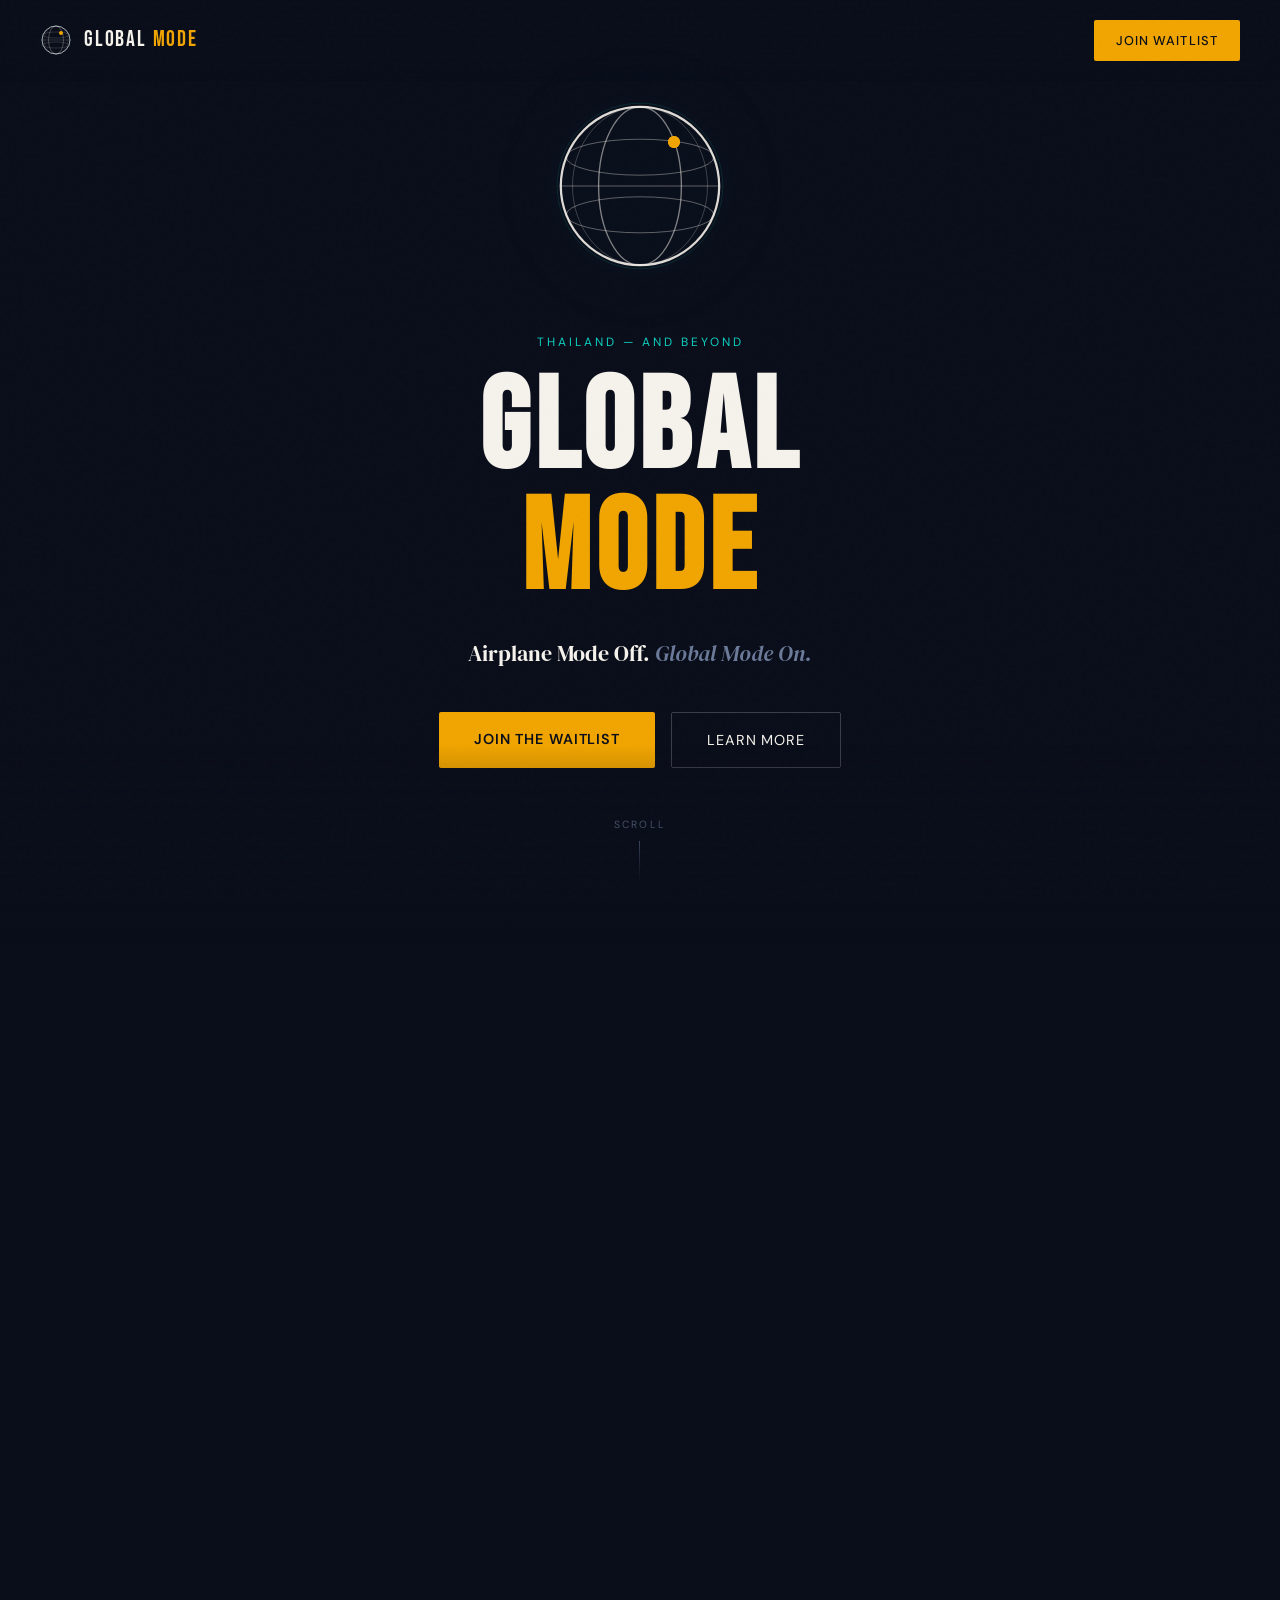
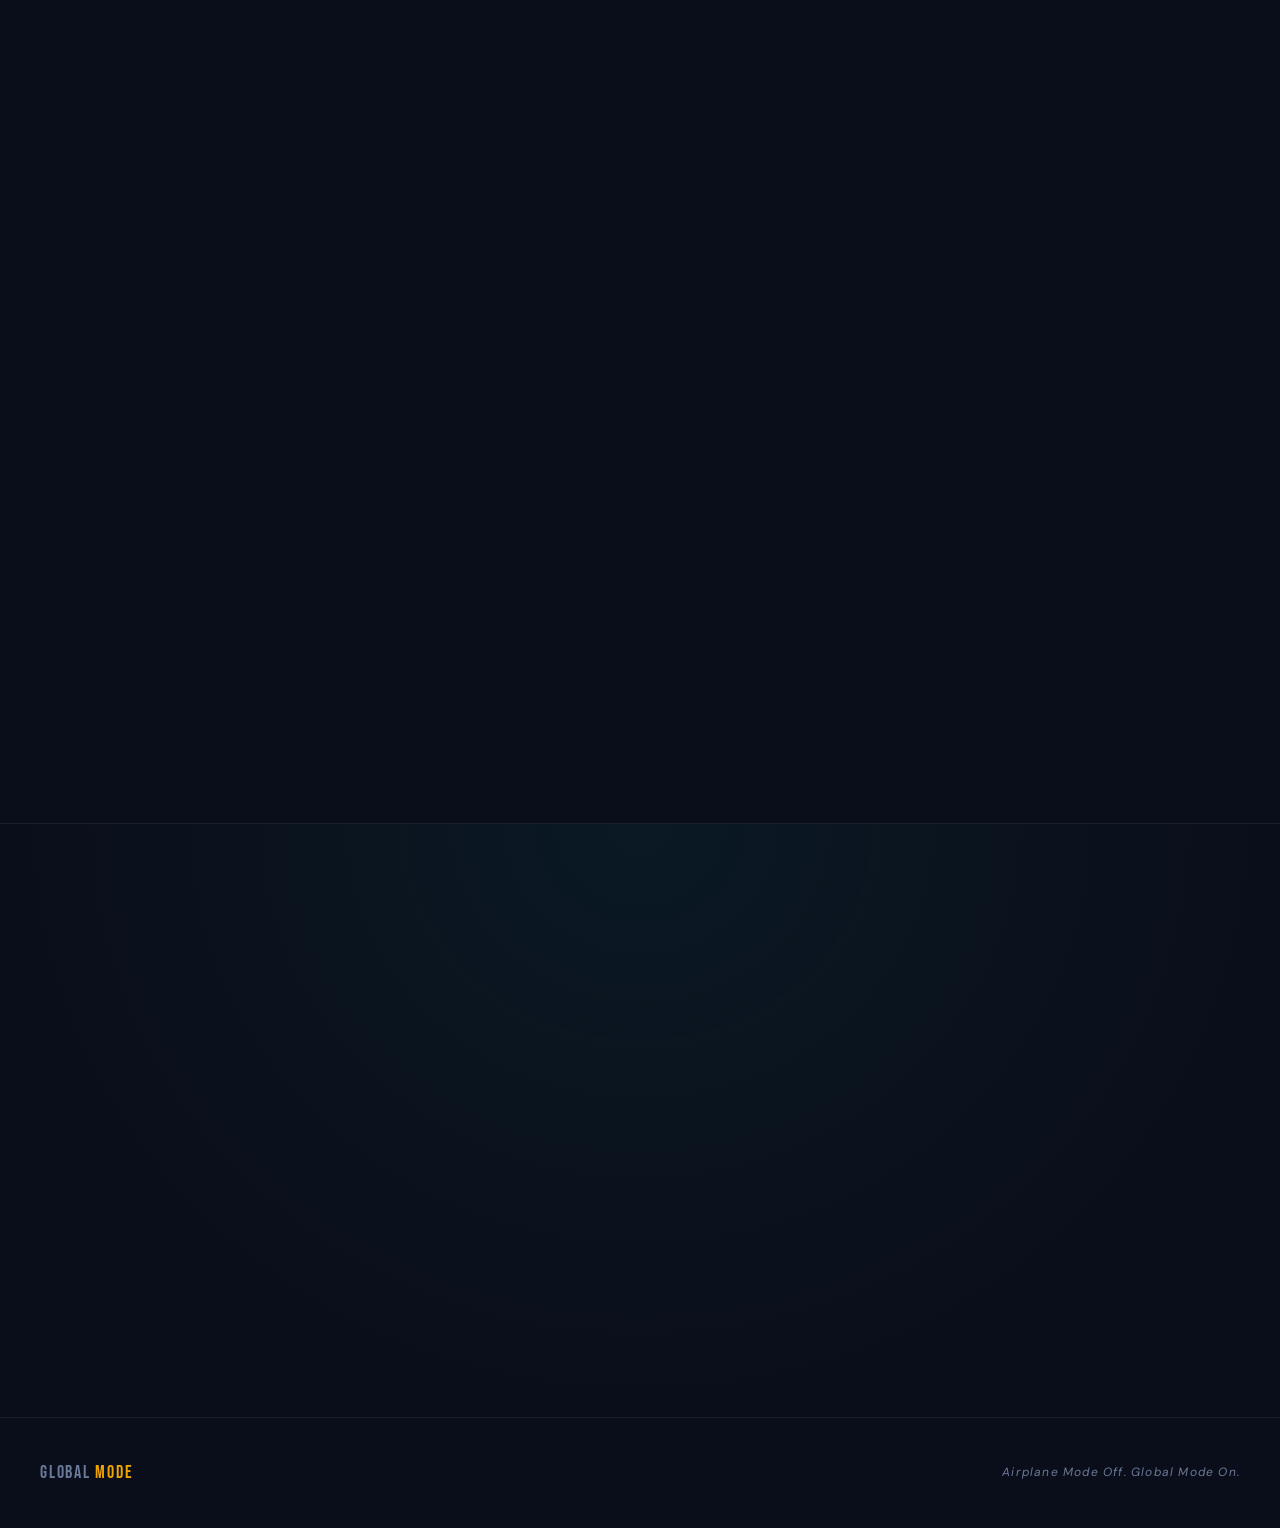
==== commit f2efc7e7: "Update index.html" ====
--- a/global-mode/index.html
+++ b/global-mode/index.html
@@ -23,7 +23,7 @@
         <line x1="4" y1="32" x2="60" y2="32" stroke="#f5f2ec" stroke-width="0.7" stroke-opacity="0.4"/>
         <ellipse cx="32" cy="42" rx="26" ry="6" stroke="#f5f2ec" stroke-width="0.7" stroke-opacity="0.4"/>
         <circle cx="32" cy="32" r="29" stroke="#0ecfc0" stroke-width="0.4" stroke-opacity="0.3"/>
-        <circle cx="38" cy="18" r="4" fill="#f0a500"/>
+        <circle cx="42" cy="18" r="4" fill="#f0a500"/>
       </svg>
       <span class="nav-wordmark">GLOBAL <span>MODE</span></span>
     </a>
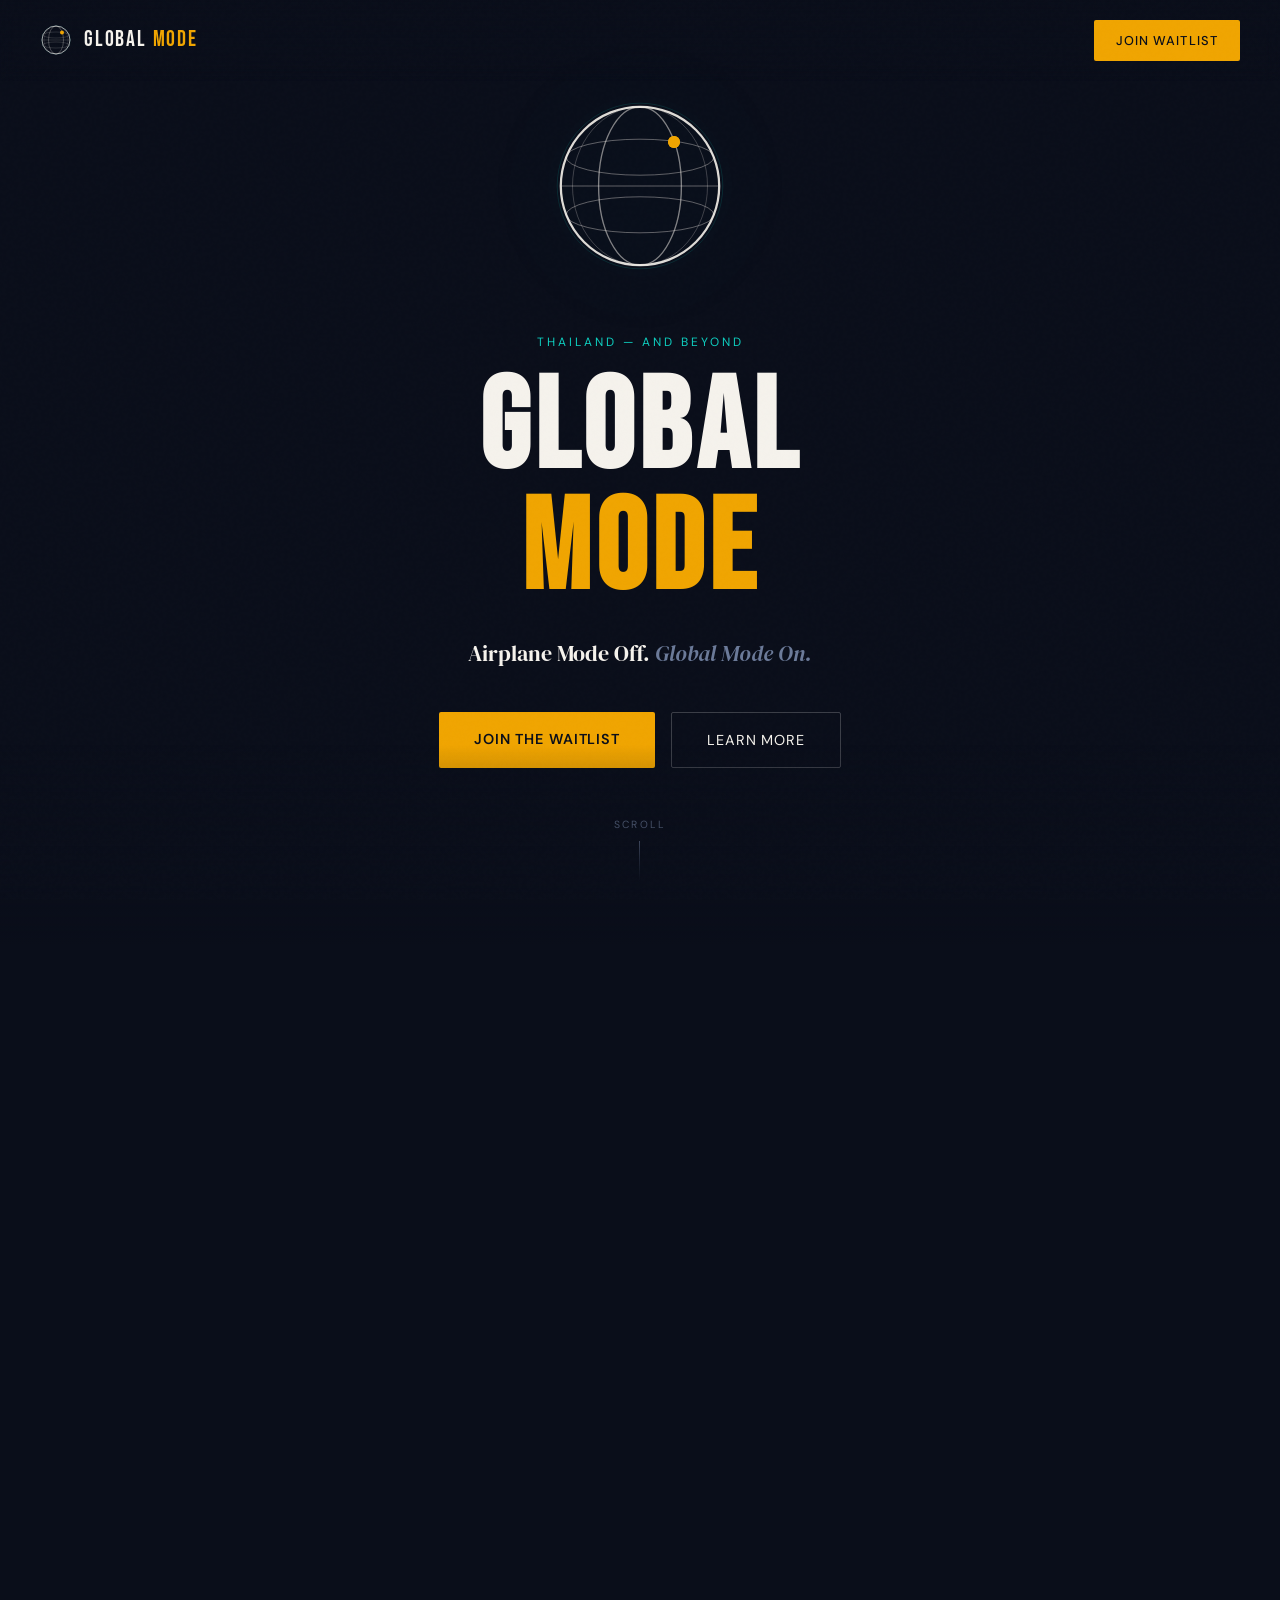
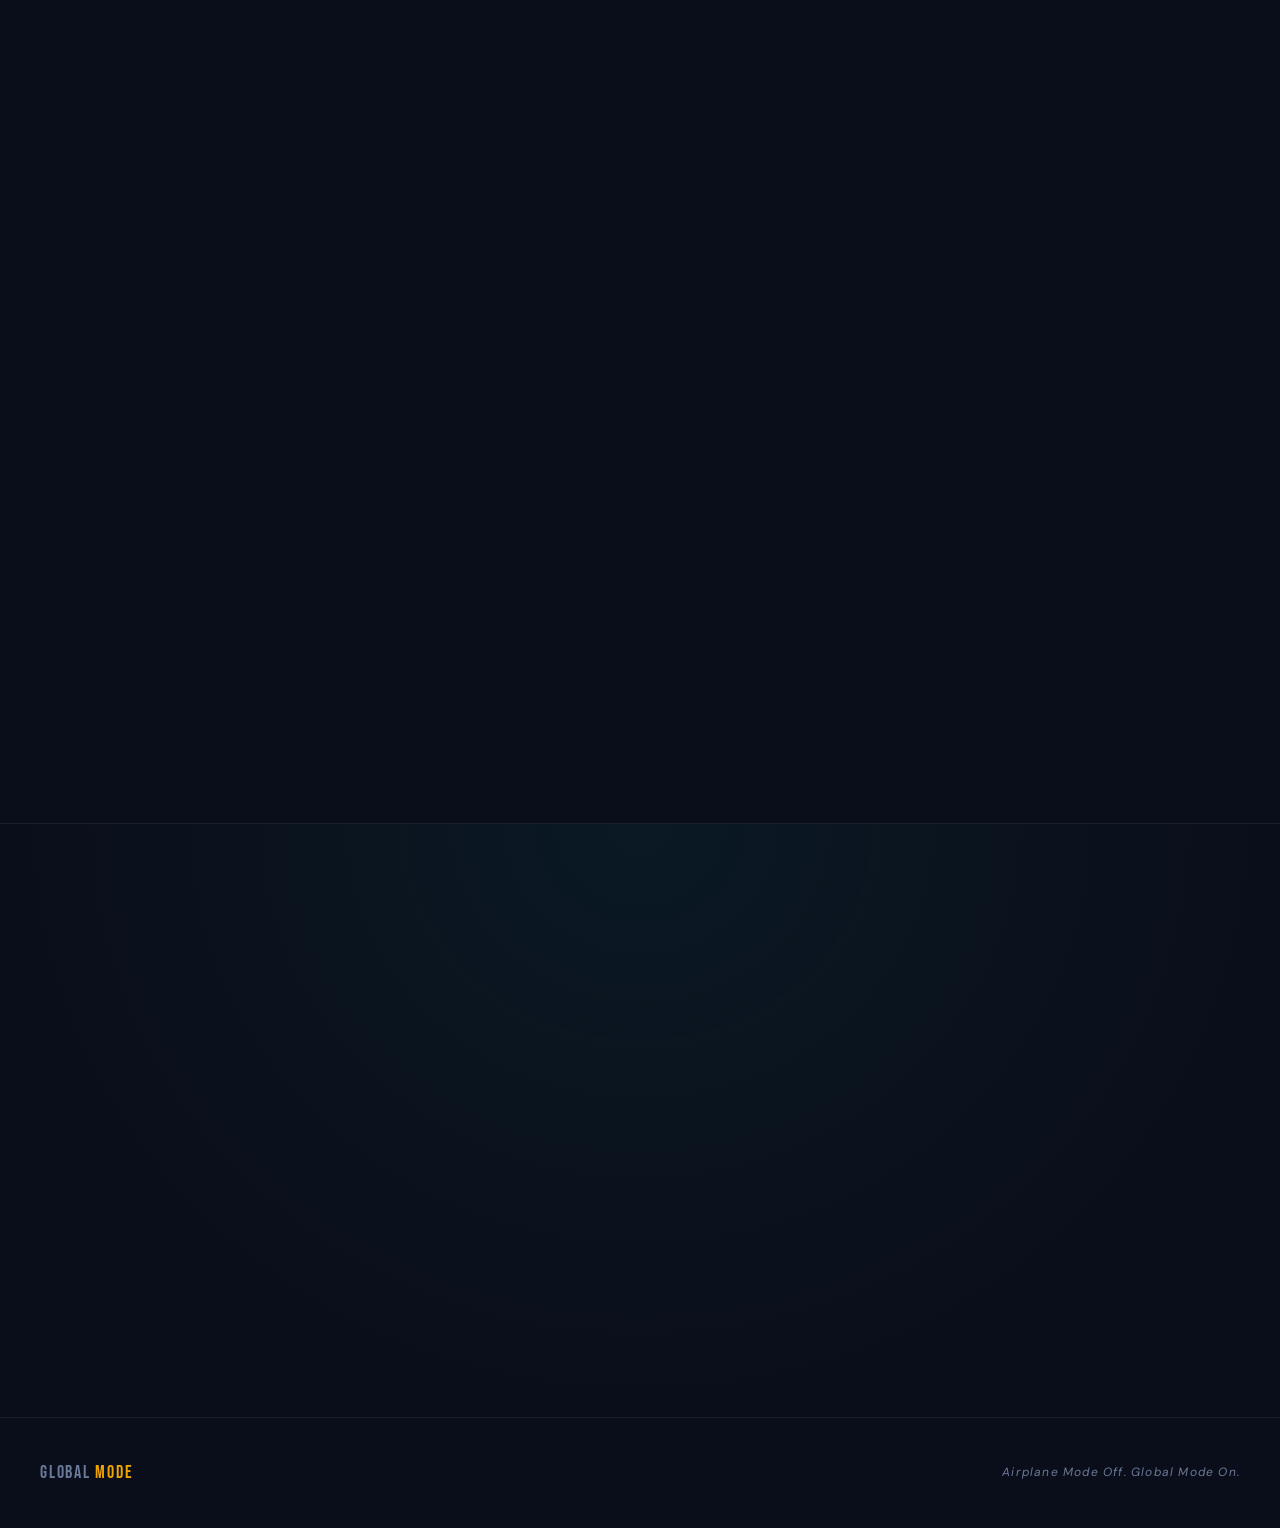
==== commit 84bd89a7: "Update index.html" ====
--- a/global-mode/index.html
+++ b/global-mode/index.html
@@ -23,7 +23,7 @@
         <line x1="4" y1="32" x2="60" y2="32" stroke="#f5f2ec" stroke-width="0.7" stroke-opacity="0.4"/>
         <ellipse cx="32" cy="42" rx="26" ry="6" stroke="#f5f2ec" stroke-width="0.7" stroke-opacity="0.4"/>
         <circle cx="32" cy="32" r="29" stroke="#0ecfc0" stroke-width="0.4" stroke-opacity="0.3"/>
-        <circle cx="42" cy="18" r="4" fill="#f0a500"/>
+        <circle cx="44" cy="17" r="4" fill="#f0a500"/>
       </svg>
       <span class="nav-wordmark">GLOBAL <span>MODE</span></span>
     </a>
@@ -75,7 +75,7 @@
             <stop offset="0%" stop-color="#0ecfc0" stop-opacity="0.15"/>
             <stop offset="100%" stop-color="#0a0e1a" stop-opacity="0"/>
           </radialGradient>
-          <clipPath id="roadClip"><rect x="0" y="0" width="300" height="320"/></clipPath>
+          <clipPath id="roadClip"><rect x="0" y="0" width="400" height="320"/></clipPath>
         </defs>
         <rect width="300" height="320" fill="url(#horizonGlow)"/>
 <g transform="translate(150,105)">
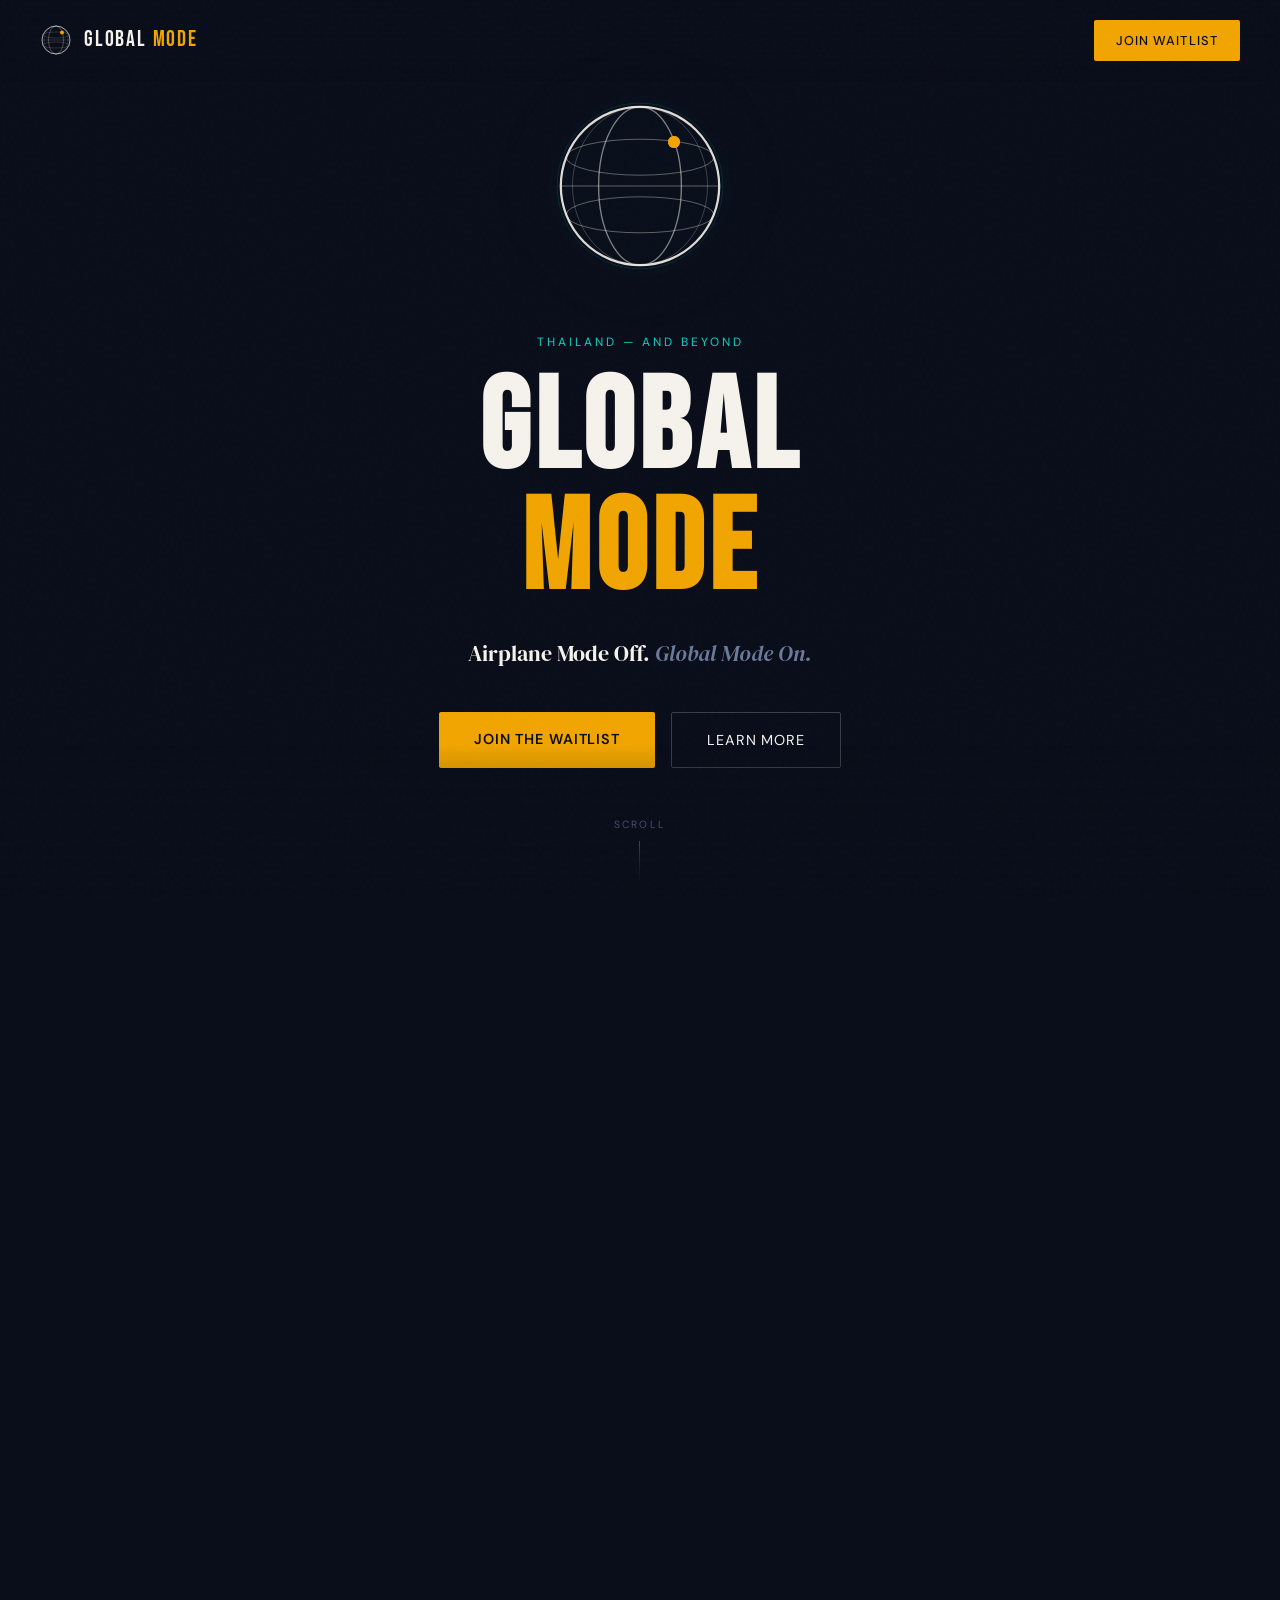
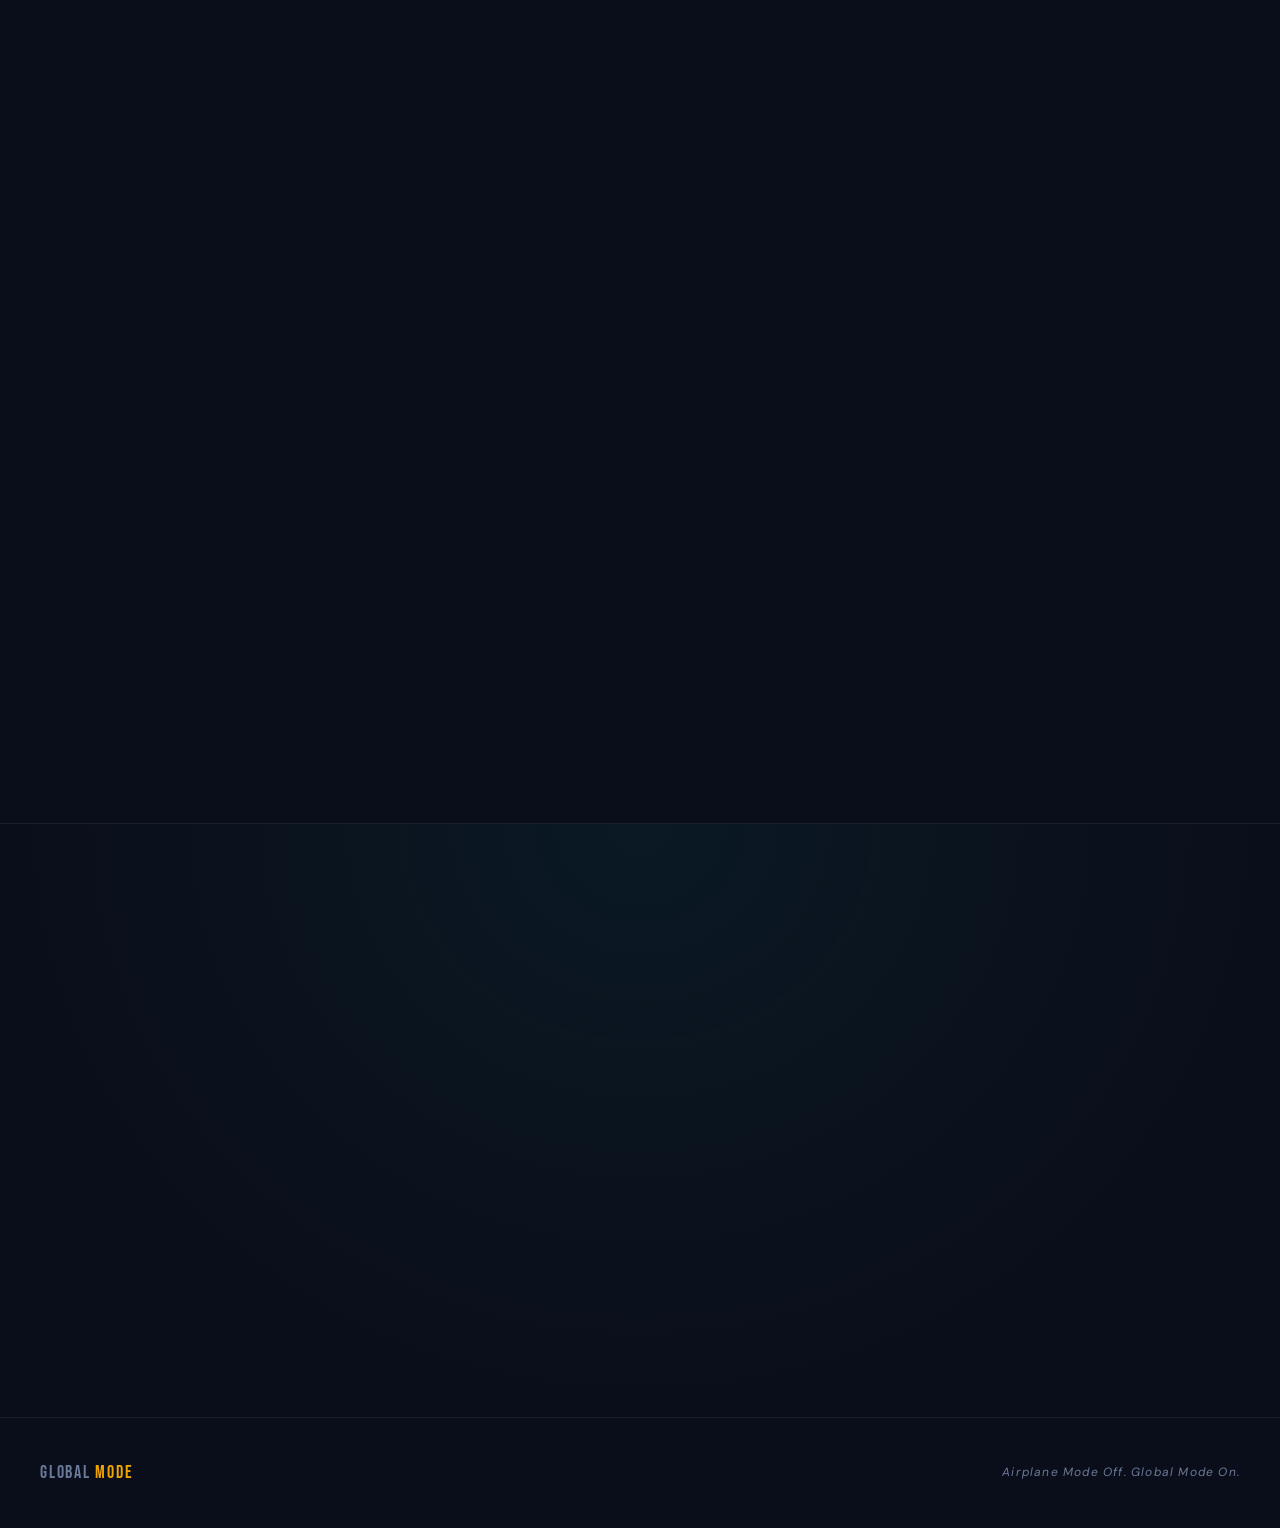
==== commit e080f168: "Reposition scenery items in index.html" ====
--- a/global-mode/index.html
+++ b/global-mode/index.html
@@ -142,8 +142,8 @@
             <line x1="-52" y1="0" x2="52" y2="0" stroke="#f5f2ec" stroke-width="0.6" stroke-opacity="0.4"/>
             <ellipse cx="0" cy="19" rx="48" ry="12" stroke="#f5f2ec" stroke-width="0.6" fill="none" stroke-opacity="0.4"/>
             <circle r="54" stroke="#0ecfc0" stroke-width="0.4" fill="none" stroke-opacity="0.3"/>
-            <circle cx="20" cy="-28" r="4" fill="#f0a500" opacity="0.8"/>
-            <circle cx="20" cy="-28" r="4" fill="#f0a500" class="road-pin-pulse"/>
+            <circle cx="22" cy="-30" r="4" fill="#f0a500" opacity="0.8"/>
+            <circle cx="22" cy="-30" r="4" fill="#f0a500" class="road-pin-pulse"/>
           </g>
         </g>
 
@@ -165,48 +165,37 @@
 
         <!-- LEFT SCENERY -->
         <g clip-path="url(#roadClip)">
-
-          <!-- Temple -->
-          <g class="scenery-item s1" transform="translate(30,140)">
+          <g class="scenery-item s1" transform="translate(120,140)">
             <rect x="-18" y="-8" width="36" height="18" rx="1" stroke="#f5f2ec" stroke-width="1" fill="none" stroke-opacity="0.6"/>
             <path d="M-22 -8 L0 -28 L22 -8Z" stroke="#f5f2ec" stroke-width="1" fill="none" stroke-opacity="0.6"/>
             <path d="M-14 -8 L0 -20 L14 -8Z" stroke="#f0a500" stroke-width="0.8" fill="none" stroke-opacity="0.8"/>
             <rect x="-4" y="2" width="8" height="8" stroke="#f5f2ec" stroke-width="0.8" fill="none" stroke-opacity="0.4"/>
             <line x1="-22" y1="10" x2="22" y2="10" stroke="#f5f2ec" stroke-width="0.8" stroke-opacity="0.3"/>
           </g>
-
-          <!-- Waterfall -->
-          <g class="scenery-item s2" transform="translate(55,160)">
+          <g class="scenery-item s2" transform="translate(130,160)">
             <path d="M-8 -30 C-8 -20, -4 -10, -6 0" stroke="#0ecfc0" stroke-width="1.2" fill="none" stroke-opacity="0.7" stroke-linecap="round"/>
             <path d="M0 -30 C0 -18, 2 -8, 0 0" stroke="#0ecfc0" stroke-width="1.5" fill="none" stroke-opacity="0.9" stroke-linecap="round"/>
             <path d="M8 -30 C8 -20, 4 -10, 6 0" stroke="#0ecfc0" stroke-width="1.2" fill="none" stroke-opacity="0.7" stroke-linecap="round"/>
             <path d="M-14 -30 L14 -30" stroke="#f5f2ec" stroke-width="1" stroke-opacity="0.5"/>
             <ellipse cx="0" cy="4" rx="10" ry="3" stroke="#0ecfc0" stroke-width="0.8" fill="none" stroke-opacity="0.4"/>
           </g>
-
-          <!-- Palm tree -->
-          <g class="scenery-item s3" transform="translate(40,155)">
+          <g class="scenery-item s3" transform="translate(115,155)">
             <line x1="0" y1="10" x2="2" y2="-28" stroke="#f5f2ec" stroke-width="1.5" stroke-opacity="0.6" stroke-linecap="round"/>
             <path d="M2 -28 C-10 -36, -20 -28, -14 -22" stroke="#f5f2ec" stroke-width="1" fill="none" stroke-opacity="0.5"/>
             <path d="M2 -28 C14 -36, 22 -26, 16 -20" stroke="#f5f2ec" stroke-width="1" fill="none" stroke-opacity="0.5"/>
             <path d="M2 -28 C-4 -40, 2 -44, 8 -38" stroke="#f5f2ec" stroke-width="1" fill="none" stroke-opacity="0.5"/>
             <ellipse cx="1" cy="12" rx="6" ry="2" stroke="#f5f2ec" stroke-width="0.6" fill="none" stroke-opacity="0.3"/>
           </g>
-
-          <!-- Cave entrance -->
-          <g class="scenery-item s4" transform="translate(60,150)">
+          <g class="scenery-item s4" transform="translate(125,150)">
             <path d="M-20 10 C-20 -10, -10 -25, 0 -25 C10 -25, 20 -10, 20 10Z" stroke="#f5f2ec" stroke-width="1" fill="none" stroke-opacity="0.5"/>
             <path d="M-12 10 C-12 -6, -6 -16, 0 -16 C6 -16, 12 -6, 12 10Z" stroke="#f5f2ec" stroke-width="0.8" fill="#0a0e1a" stroke-opacity="0.4"/>
             <line x1="-20" y1="10" x2="20" y2="10" stroke="#f5f2ec" stroke-width="1" stroke-opacity="0.4"/>
           </g>
-
         </g>
 
         <!-- RIGHT SCENERY -->
         <g clip-path="url(#roadClip)">
-
-          <!-- Buddha -->
-          <g class="scenery-item s5" transform="translate(370,145)">
+          <g class="scenery-item s5" transform="translate(275,145)">
             <circle cx="0" cy="-28" r="8" stroke="#f0a500" stroke-width="1" fill="none" stroke-opacity="0.8"/>
             <path d="M-10 -18 C-12 -8, -10 0, -8 8" stroke="#f0a500" stroke-width="1" fill="none" stroke-opacity="0.6"/>
             <path d="M10 -18 C12 -8, 10 0, 8 8" stroke="#f0a500" stroke-width="1" fill="none" stroke-opacity="0.6"/>
@@ -214,31 +203,24 @@
             <path d="M-12 -4 C-6 -2, 6 -2, 12 -4" stroke="#f0a500" stroke-width="0.8" fill="none" stroke-opacity="0.5"/>
             <line x1="-14" y1="10" x2="14" y2="10" stroke="#f5f2ec" stroke-width="0.8" stroke-opacity="0.3"/>
           </g>
-
-          <!-- Beach waves -->
-          <g class="scenery-item s6" transform="translate(350,162)">
+          <g class="scenery-item s6" transform="translate(265,162)">
             <path d="M-20 -8 C-14 -14, -6 -14, 0 -8 C6 -2, 14 -2, 20 -8" stroke="#0ecfc0" stroke-width="1.2" fill="none" stroke-opacity="0.8" stroke-linecap="round"/>
             <path d="M-20 0 C-14 -6, -6 -6, 0 0 C6 6, 14 6, 20 0" stroke="#0ecfc0" stroke-width="1" fill="none" stroke-opacity="0.5" stroke-linecap="round"/>
             <line x1="-20" y1="-18" x2="20" y2="-18" stroke="#f0a500" stroke-width="0.8" stroke-opacity="0.4"/>
           </g>
-
-          <!-- Mountain -->
-          <g class="scenery-item s7" transform="translate(360,150)">
+          <g class="scenery-item s7" transform="translate(270,150)">
             <path d="M-24 14 L0 -26 L24 14Z" stroke="#f5f2ec" stroke-width="1" fill="none" stroke-opacity="0.5"/>
             <path d="M-10 14 L0 -4 L10 14Z" stroke="#f5f2ec" stroke-width="0.8" fill="none" stroke-opacity="0.3"/>
             <path d="M-6 -14 C0 -22, 6 -14, 0 -26 C-6 -14, 0 -22, 6 -14" stroke="#f5f2ec" stroke-width="0.7" fill="none" stroke-opacity="0.4"/>
             <line x1="-24" y1="14" x2="24" y2="14" stroke="#f5f2ec" stroke-width="0.8" stroke-opacity="0.3"/>
           </g>
-
-          <!-- Lanterns -->
-          <g class="scenery-item s8" transform="translate(375,155)">
+          <g class="scenery-item s8" transform="translate(280,155)">
             <line x1="0" y1="-30" x2="0" y2="10" stroke="#f5f2ec" stroke-width="0.8" stroke-opacity="0.4"/>
             <ellipse cx="0" cy="-18" rx="6" ry="9" stroke="#f0a500" stroke-width="1" fill="rgba(240,165,0,0.08)" stroke-opacity="0.8"/>
             <ellipse cx="0" cy="-4" rx="5" ry="7" stroke="#f0a500" stroke-width="1" fill="rgba(240,165,0,0.08)" stroke-opacity="0.6"/>
             <line x1="-6" y1="-18" x2="6" y2="-18" stroke="#f0a500" stroke-width="0.6" stroke-opacity="0.5"/>
             <line x1="-5" y1="-4" x2="5" y2="-4" stroke="#f0a500" stroke-width="0.6" stroke-opacity="0.5"/>
           </g>
-
         </g>
 
       </svg>
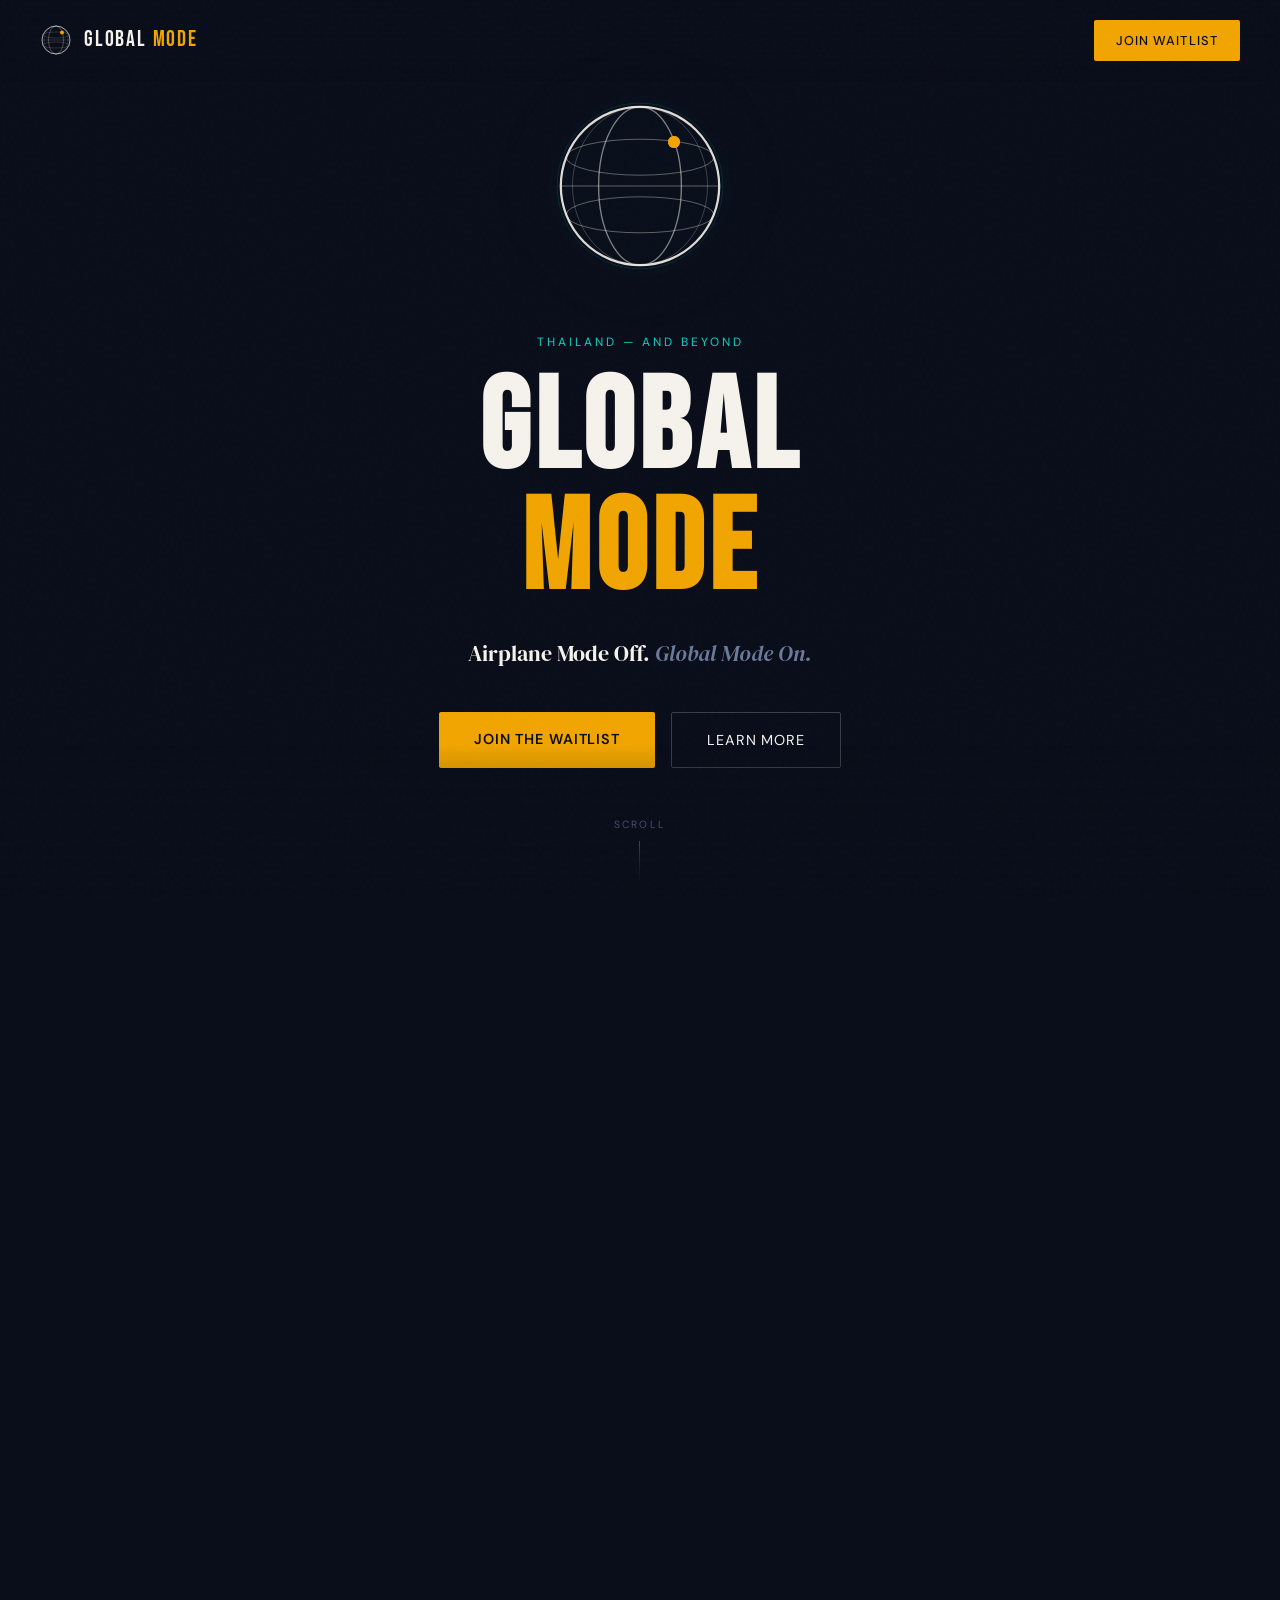
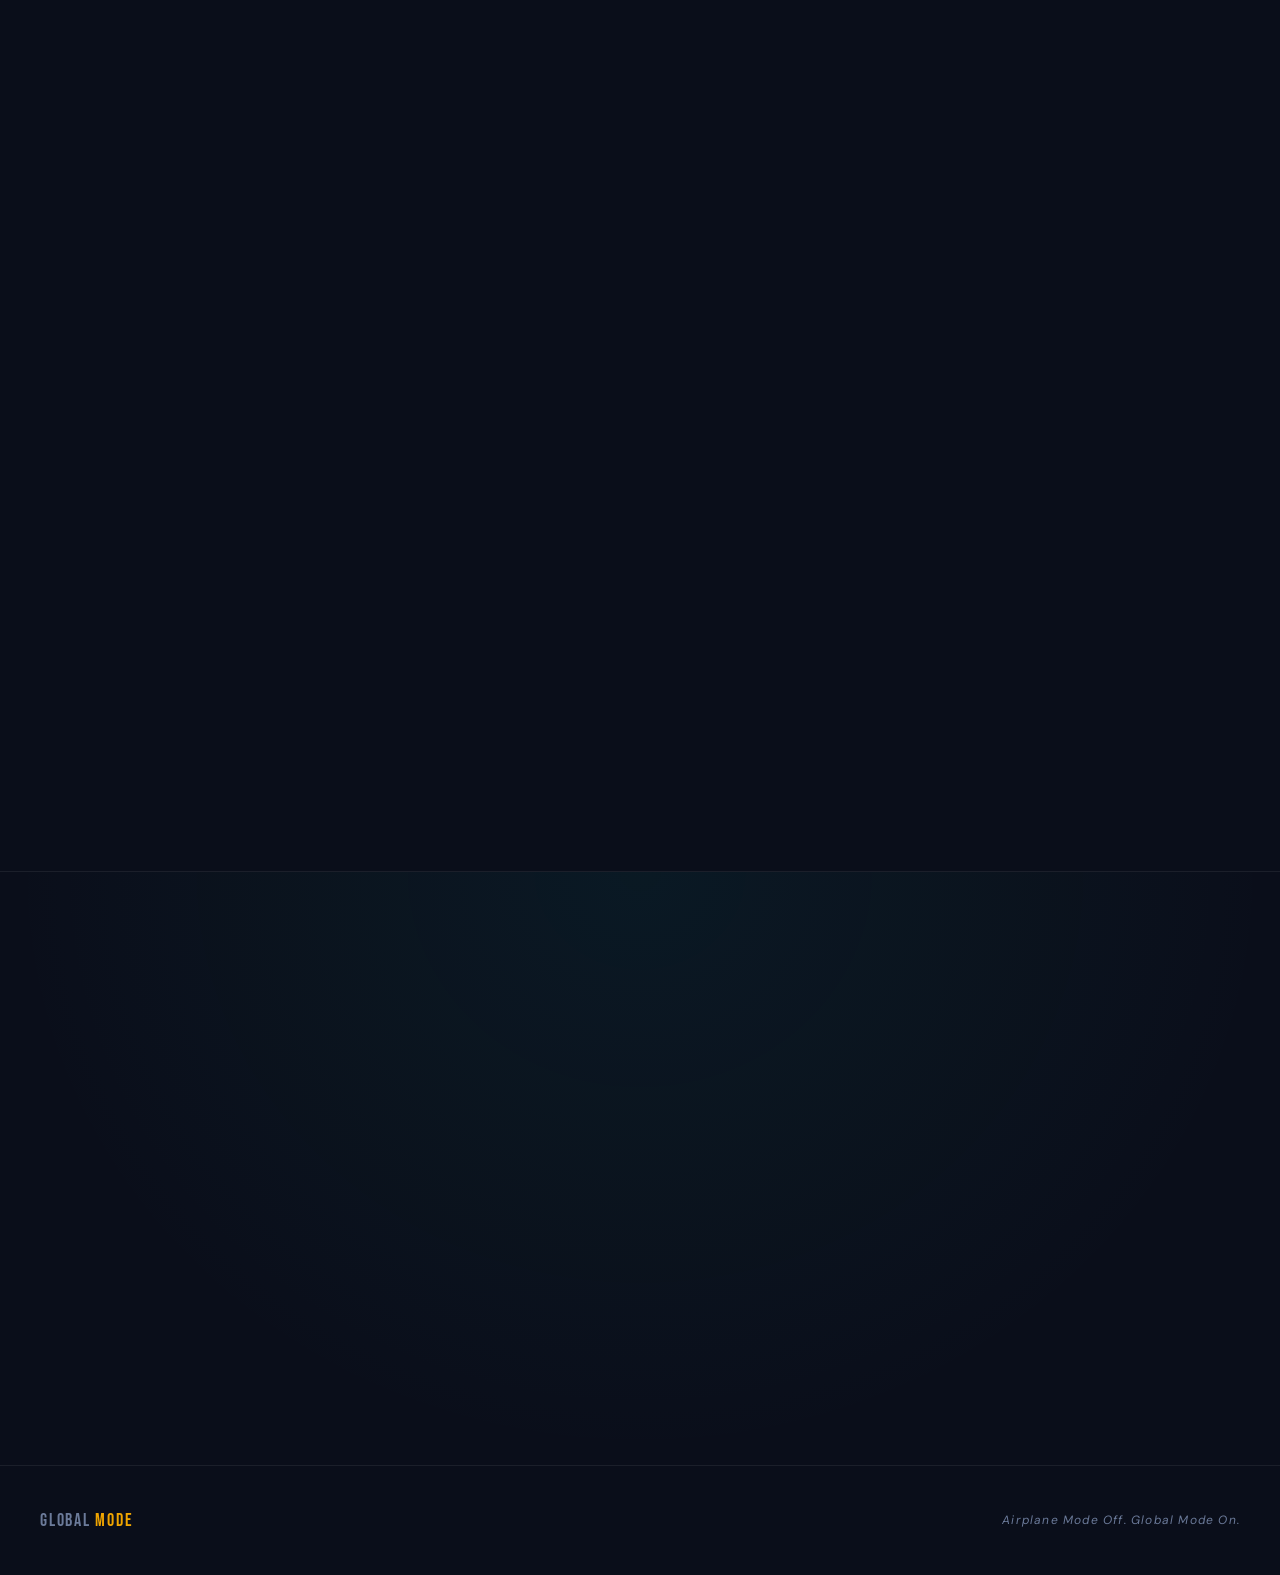
==== commit 49ff461a: "Update index.html" ====
--- a/global-mode/index.html
+++ b/global-mode/index.html
@@ -121,19 +121,19 @@
       <p class="section-body" style="color: rgba(245,242,236,0.4); font-style: italic; font-size: 0.9rem;">"It's like having a travel buddy whose entire job is making sure you have the best trip of your life."</p>
     </div>
     <div class="reveal reveal-delay-2 road-svg-wrap">
-      <svg viewBox="0 0 400 320" xmlns="http://www.w3.org/2000/svg" width="100%" aria-hidden="true" overflow="hidden">
+      <svg viewBox="0 0 300 320" xmlns="http://www.w3.org/2000/svg" width="100%" aria-hidden="true" overflow="hidden">
         <defs>
           <radialGradient id="horizonGlow" cx="50%" cy="40%" r="50%">
             <stop offset="0%" stop-color="#0ecfc0" stop-opacity="0.15"/>
             <stop offset="100%" stop-color="#0a0e1a" stop-opacity="0"/>
           </radialGradient>
-          <clipPath id="roadClip"><rect x="0" y="0" width="400" height="320"/></clipPath>
+          <clipPath id="roadClip"><rect x="0" y="0" width="300" height="320"/></clipPath>
         </defs>
 
-        <rect width="400" height="320" fill="url(#horizonGlow)"/>
+        <rect width="300" height="320" fill="url(#horizonGlow)"/>
 
         <!-- GLOBE -->
-        <g transform="translate(200,105)">
+        <g transform="translate(150,105)">
           <g class="road-globe-float">
             <circle r="52" stroke="#f5f2ec" stroke-width="1.5" fill="none" stroke-opacity="0.9"/>
             <ellipse rx="27" ry="52" stroke="#f5f2ec" stroke-width="0.9" fill="none" stroke-opacity="0.5"/>
@@ -148,45 +148,45 @@
         </g>
 
         <!-- HORIZON LINE -->
-        <line x1="0" y1="170" x2="400" y2="170" stroke="#f5f2ec" stroke-width="0.5" stroke-opacity="0.15"/>
+        <line x1="0" y1="170" x2="300" y2="170" stroke="#f5f2ec" stroke-width="0.5" stroke-opacity="0.15"/>
 
         <!-- ROAD -->
-        <path d="M 150 320 L 190 170 L 210 170 L 250 320 Z" fill="#161d2e"/>
-        <path d="M 145 320 L 187 170 L 213 170 L 255 320 Z" stroke="#f5f2ec" stroke-width="1" fill="none" stroke-opacity="0.15"/>
+        <path d="M 100 320 L 140 170 L 160 170 L 200 320 Z" fill="#161d2e"/>
+        <path d="M 95 320 L 137 170 L 163 170 L 205 320 Z" stroke="#f5f2ec" stroke-width="1" fill="none" stroke-opacity="0.15"/>
 
         <!-- ROAD DASHES -->
         <g clip-path="url(#roadClip)">
-          <rect class="road-dash" x="197" y="190" width="4" height="22" rx="2" fill="#f0a500" fill-opacity="0.7"/>
-          <rect class="road-dash" x="197" y="230" width="4" height="22" rx="2" fill="#f0a500" fill-opacity="0.7"/>
-          <rect class="road-dash" x="197" y="270" width="4" height="22" rx="2" fill="#f0a500" fill-opacity="0.7"/>
-        </g>
-
-        <ellipse cx="200" cy="170" rx="80" ry="6" fill="#0ecfc0" fill-opacity="0.08"/>
+          <rect class="road-dash" x="148" y="190" width="4" height="22" rx="2" fill="#f0a500" fill-opacity="0.7"/>
+          <rect class="road-dash" x="148" y="230" width="4" height="22" rx="2" fill="#f0a500" fill-opacity="0.7"/>
+          <rect class="road-dash" x="148" y="270" width="4" height="22" rx="2" fill="#f0a500" fill-opacity="0.7"/>
+        </g>
+
+        <ellipse cx="150" cy="170" rx="80" ry="6" fill="#0ecfc0" fill-opacity="0.08"/>
 
         <!-- LEFT SCENERY -->
         <g clip-path="url(#roadClip)">
-          <g class="scenery-item s1" transform="translate(120,140)">
+          <g class="scenery-item s1" transform="translate(70,200)">
             <rect x="-18" y="-8" width="36" height="18" rx="1" stroke="#f5f2ec" stroke-width="1" fill="none" stroke-opacity="0.6"/>
             <path d="M-22 -8 L0 -28 L22 -8Z" stroke="#f5f2ec" stroke-width="1" fill="none" stroke-opacity="0.6"/>
             <path d="M-14 -8 L0 -20 L14 -8Z" stroke="#f0a500" stroke-width="0.8" fill="none" stroke-opacity="0.8"/>
             <rect x="-4" y="2" width="8" height="8" stroke="#f5f2ec" stroke-width="0.8" fill="none" stroke-opacity="0.4"/>
             <line x1="-22" y1="10" x2="22" y2="10" stroke="#f5f2ec" stroke-width="0.8" stroke-opacity="0.3"/>
           </g>
-          <g class="scenery-item s2" transform="translate(130,160)">
+          <g class="scenery-item s2" transform="translate(75,220)">
             <path d="M-8 -30 C-8 -20, -4 -10, -6 0" stroke="#0ecfc0" stroke-width="1.2" fill="none" stroke-opacity="0.7" stroke-linecap="round"/>
             <path d="M0 -30 C0 -18, 2 -8, 0 0" stroke="#0ecfc0" stroke-width="1.5" fill="none" stroke-opacity="0.9" stroke-linecap="round"/>
             <path d="M8 -30 C8 -20, 4 -10, 6 0" stroke="#0ecfc0" stroke-width="1.2" fill="none" stroke-opacity="0.7" stroke-linecap="round"/>
             <path d="M-14 -30 L14 -30" stroke="#f5f2ec" stroke-width="1" stroke-opacity="0.5"/>
             <ellipse cx="0" cy="4" rx="10" ry="3" stroke="#0ecfc0" stroke-width="0.8" fill="none" stroke-opacity="0.4"/>
           </g>
-          <g class="scenery-item s3" transform="translate(115,155)">
+          <g class="scenery-item s3" transform="translate(65,210)">
             <line x1="0" y1="10" x2="2" y2="-28" stroke="#f5f2ec" stroke-width="1.5" stroke-opacity="0.6" stroke-linecap="round"/>
             <path d="M2 -28 C-10 -36, -20 -28, -14 -22" stroke="#f5f2ec" stroke-width="1" fill="none" stroke-opacity="0.5"/>
             <path d="M2 -28 C14 -36, 22 -26, 16 -20" stroke="#f5f2ec" stroke-width="1" fill="none" stroke-opacity="0.5"/>
             <path d="M2 -28 C-4 -40, 2 -44, 8 -38" stroke="#f5f2ec" stroke-width="1" fill="none" stroke-opacity="0.5"/>
             <ellipse cx="1" cy="12" rx="6" ry="2" stroke="#f5f2ec" stroke-width="0.6" fill="none" stroke-opacity="0.3"/>
           </g>
-          <g class="scenery-item s4" transform="translate(125,150)">
+          <g class="scenery-item s4" transform="translate(72,215)">
             <path d="M-20 10 C-20 -10, -10 -25, 0 -25 C10 -25, 20 -10, 20 10Z" stroke="#f5f2ec" stroke-width="1" fill="none" stroke-opacity="0.5"/>
             <path d="M-12 10 C-12 -6, -6 -16, 0 -16 C6 -16, 12 -6, 12 10Z" stroke="#f5f2ec" stroke-width="0.8" fill="#0a0e1a" stroke-opacity="0.4"/>
             <line x1="-20" y1="10" x2="20" y2="10" stroke="#f5f2ec" stroke-width="1" stroke-opacity="0.4"/>
@@ -195,7 +195,7 @@
 
         <!-- RIGHT SCENERY -->
         <g clip-path="url(#roadClip)">
-          <g class="scenery-item s5" transform="translate(275,145)">
+          <g class="scenery-item s5" transform="translate(228,200)">
             <circle cx="0" cy="-28" r="8" stroke="#f0a500" stroke-width="1" fill="none" stroke-opacity="0.8"/>
             <path d="M-10 -18 C-12 -8, -10 0, -8 8" stroke="#f0a500" stroke-width="1" fill="none" stroke-opacity="0.6"/>
             <path d="M10 -18 C12 -8, 10 0, 8 8" stroke="#f0a500" stroke-width="1" fill="none" stroke-opacity="0.6"/>
@@ -203,18 +203,18 @@
             <path d="M-12 -4 C-6 -2, 6 -2, 12 -4" stroke="#f0a500" stroke-width="0.8" fill="none" stroke-opacity="0.5"/>
             <line x1="-14" y1="10" x2="14" y2="10" stroke="#f5f2ec" stroke-width="0.8" stroke-opacity="0.3"/>
           </g>
-          <g class="scenery-item s6" transform="translate(265,162)">
+          <g class="scenery-item s6" transform="translate(222,220)">
             <path d="M-20 -8 C-14 -14, -6 -14, 0 -8 C6 -2, 14 -2, 20 -8" stroke="#0ecfc0" stroke-width="1.2" fill="none" stroke-opacity="0.8" stroke-linecap="round"/>
             <path d="M-20 0 C-14 -6, -6 -6, 0 0 C6 6, 14 6, 20 0" stroke="#0ecfc0" stroke-width="1" fill="none" stroke-opacity="0.5" stroke-linecap="round"/>
             <line x1="-20" y1="-18" x2="20" y2="-18" stroke="#f0a500" stroke-width="0.8" stroke-opacity="0.4"/>
           </g>
-          <g class="scenery-item s7" transform="translate(270,150)">
+          <g class="scenery-item s7" transform="translate(232,210)">
             <path d="M-24 14 L0 -26 L24 14Z" stroke="#f5f2ec" stroke-width="1" fill="none" stroke-opacity="0.5"/>
             <path d="M-10 14 L0 -4 L10 14Z" stroke="#f5f2ec" stroke-width="0.8" fill="none" stroke-opacity="0.3"/>
             <path d="M-6 -14 C0 -22, 6 -14, 0 -26 C-6 -14, 0 -22, 6 -14" stroke="#f5f2ec" stroke-width="0.7" fill="none" stroke-opacity="0.4"/>
             <line x1="-24" y1="14" x2="24" y2="14" stroke="#f5f2ec" stroke-width="0.8" stroke-opacity="0.3"/>
           </g>
-          <g class="scenery-item s8" transform="translate(280,155)">
+          <g class="scenery-item s8" transform="translate(225,215)">
             <line x1="0" y1="-30" x2="0" y2="10" stroke="#f5f2ec" stroke-width="0.8" stroke-opacity="0.4"/>
             <ellipse cx="0" cy="-18" rx="6" ry="9" stroke="#f0a500" stroke-width="1" fill="rgba(240,165,0,0.08)" stroke-opacity="0.8"/>
             <ellipse cx="0" cy="-4" rx="5" ry="7" stroke="#f0a500" stroke-width="1" fill="rgba(240,165,0,0.08)" stroke-opacity="0.6"/>
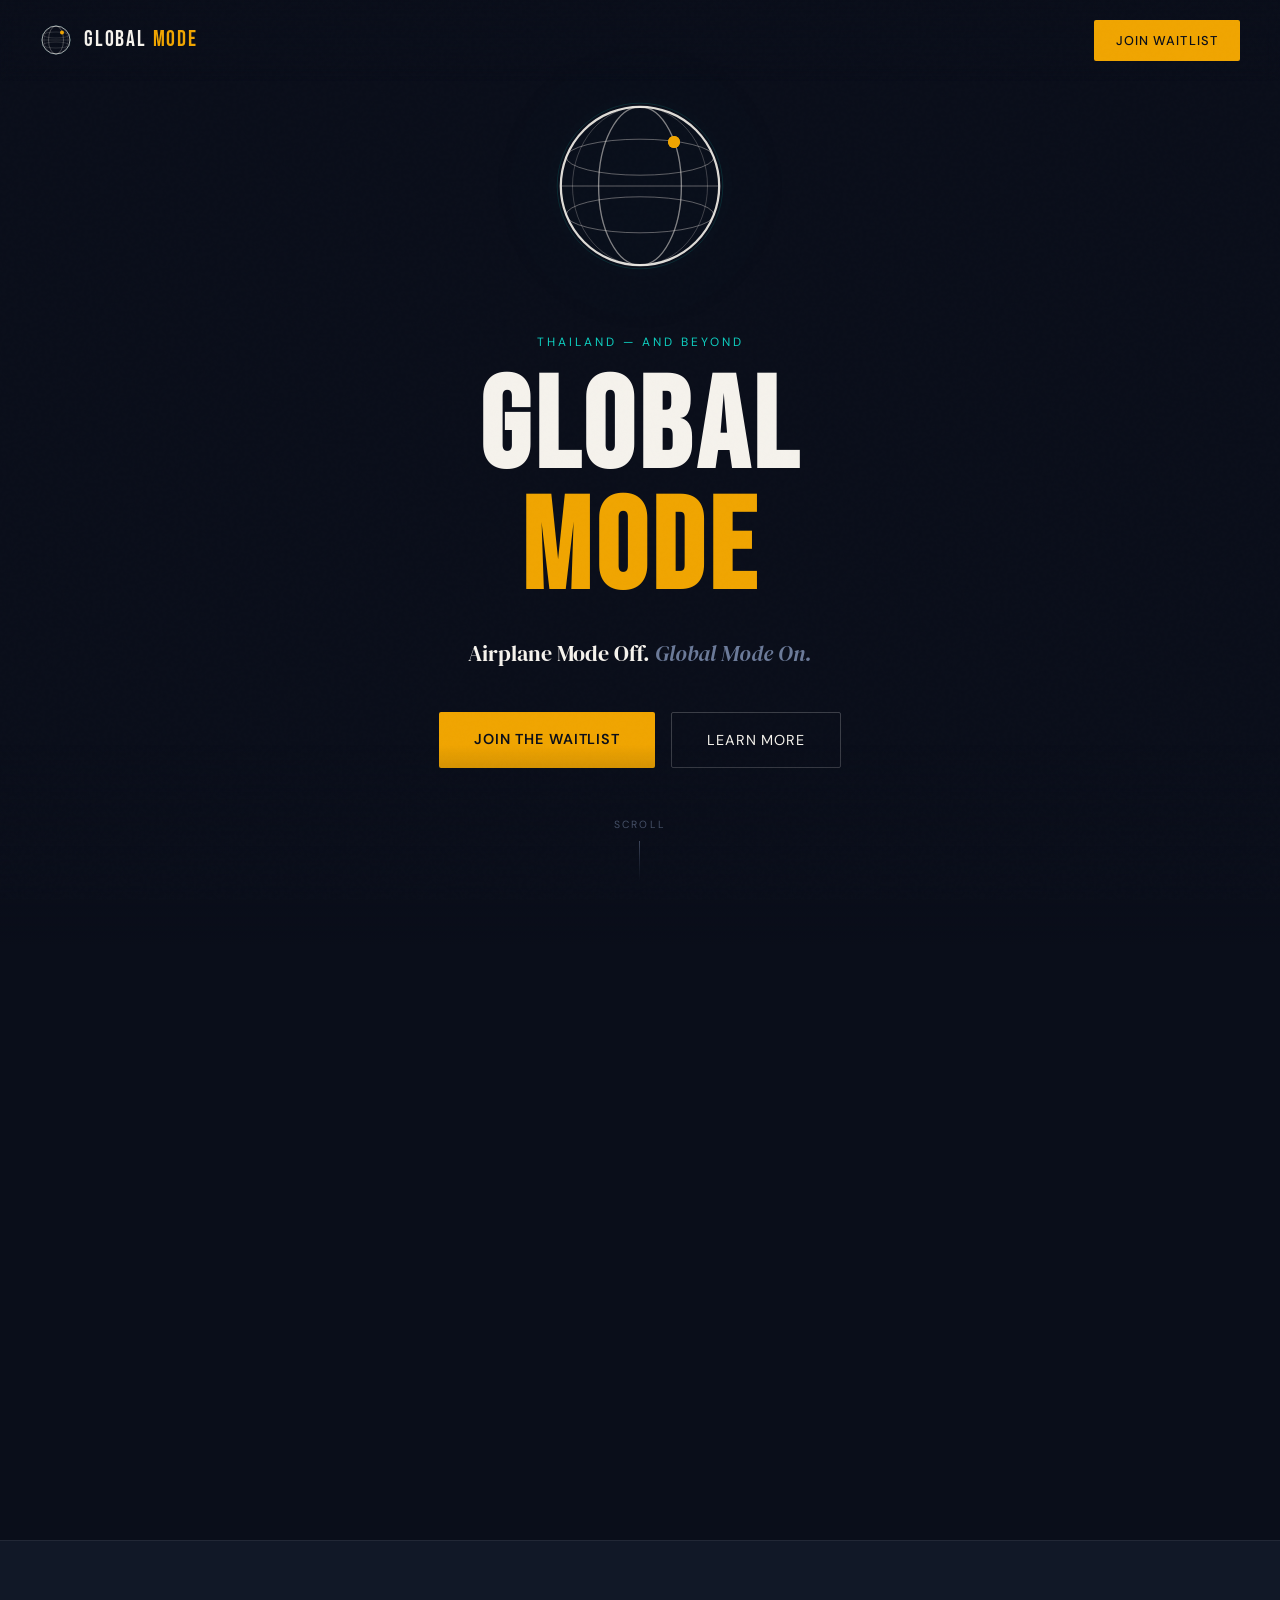
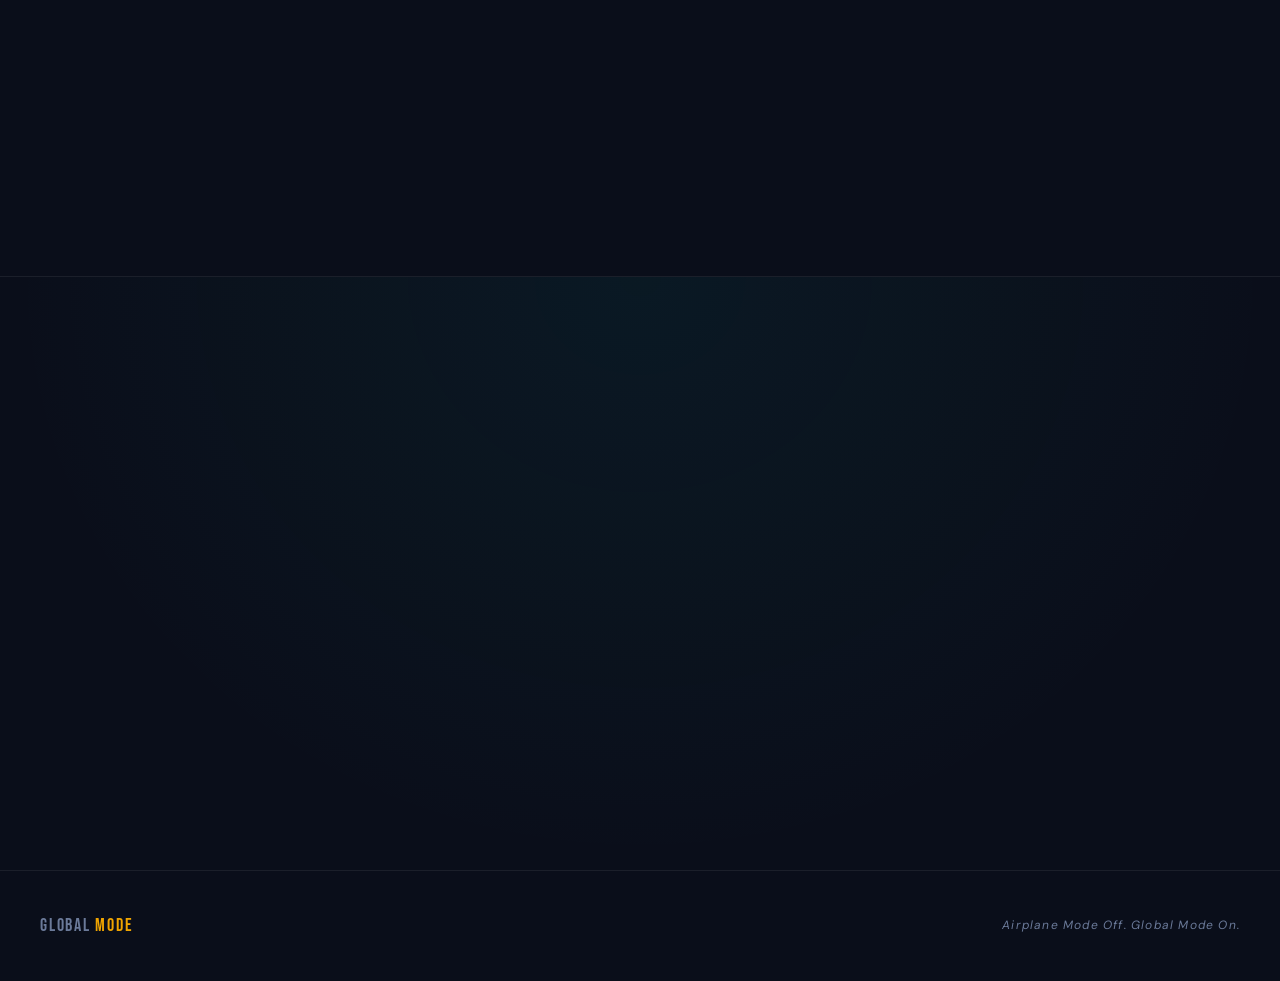
==== commit 8a658250: "Update index.html" ====
--- a/global-mode/index.html
+++ b/global-mode/index.html
@@ -55,58 +55,6 @@
   <div class="scroll-hint" aria-hidden="true">
     <span>Scroll</span>
     <div class="scroll-line"></div>
-  </div>
-</section>
-
-<!-- WHAT IS IT -->
-<section id="what" style="padding: 7rem 2rem; max-width: 1100px; margin: 0 auto;">
-  <div class="what-grid">
-    <div class="reveal">
-      <span class="section-label">What is Global Mode</span>
-      <h2 class="section-title">THE ROAD <span style="color:var(--amber)">FINDS</span> YOU</h2>
-      <p class="section-body">A road trip companion built for people who find A-to-B boring. Global Mode handles the research, the planning, and the decisions — so you can just set off and explore. Built for Thailand first, with the whole world next.</p>
-      <br>
-      <p class="section-body" style="color: rgba(245,242,236,0.4); font-style: italic; font-size: 0.9rem;">"It's like having a travel buddy whose entire job is making sure you have the best trip of your life."</p>
-    </div>
-    <div class="reveal reveal-delay-2 road-svg-wrap">
-      <svg viewBox="0 0 300 320" xmlns="http://www.w3.org/2000/svg" width="100%" aria-hidden="true" overflow="hidden">
-        <defs>
-          <radialGradient id="horizonGlow" cx="50%" cy="40%" r="50%">
-            <stop offset="0%" stop-color="#0ecfc0" stop-opacity="0.15"/>
-            <stop offset="100%" stop-color="#0a0e1a" stop-opacity="0"/>
-          </radialGradient>
-          <clipPath id="roadClip"><rect x="0" y="0" width="400" height="320"/></clipPath>
-        </defs>
-        <rect width="300" height="320" fill="url(#horizonGlow)"/>
-<g transform="translate(150,105)">
-  <g class="road-globe-float">
-    <!-- outer circle -->
-    <circle r="52" stroke="#f5f2ec" stroke-width="1.5" fill="none" stroke-opacity="0.9"/>
-    <!-- longitude lines -->
-    <ellipse rx="27" ry="52" stroke="#f5f2ec" stroke-width="0.9" fill="none" stroke-opacity="0.5"/>
-    <ellipse rx="44" ry="52" stroke="#f5f2ec" stroke-width="0.6" fill="none" stroke-opacity="0.25"/>
-    <!-- latitude lines -->
-    <ellipse cx="0" cy="-19" rx="48" ry="12" stroke="#f5f2ec" stroke-width="0.6" fill="none" stroke-opacity="0.4"/>
-    <line x1="-52" y1="0" x2="52" y2="0" stroke="#f5f2ec" stroke-width="0.6" stroke-opacity="0.4"/>
-    <ellipse cx="0" cy="19" rx="48" ry="12" stroke="#f5f2ec" stroke-width="0.6" fill="none" stroke-opacity="0.4"/>
-    <!-- teal outer ring -->
-    <circle r="54" stroke="#0ecfc0" stroke-width="0.4" fill="none" stroke-opacity="0.3"/>
-    <!-- pin pulse -->
-    <circle cx="20" cy="-28" r="4" fill="#f0a500" opacity="0.8"/>
-    <circle cx="20" cy="-28" r="4" fill="#f0a500" class="road-pin-pulse"/>
-      </g>
-</g>
-        <line x1="0" y1="170" x2="300" y2="170" stroke="#f5f2ec" stroke-width="0.5" stroke-opacity="0.15"/>
-        <path d="M 100 320 L 140 170 L 160 170 L 200 320 Z" fill="#161d2e"/>
-        <path d="M 95 320 L 137 170 L 163 170 L 205 320 Z" stroke="#f5f2ec" stroke-width="1" fill="none" stroke-opacity="0.15"/>
-        <g clip-path="url(#roadClip)">
-          <rect class="road-dash" x="148" y="190" width="4" height="22" rx="2" fill="#f0a500" fill-opacity="0.7"/>
-          <rect class="road-dash" x="148" y="230" width="4" height="22" rx="2" fill="#f0a500" fill-opacity="0.7"/>
-          <rect class="road-dash" x="148" y="270" width="4" height="22" rx="2" fill="#f0a500" fill-opacity="0.7"/>
-        </g>
-        <ellipse cx="150" cy="170" rx="80" ry="6" fill="#0ecfc0" fill-opacity="0.08"/>
-      </svg>
-    </div>
   </div>
 </section>
 
@@ -163,65 +111,65 @@
 
         <ellipse cx="150" cy="170" rx="80" ry="6" fill="#0ecfc0" fill-opacity="0.08"/>
 
-        <!-- LEFT SCENERY -->
-        <g clip-path="url(#roadClip)">
-          <g class="scenery-item s1" transform="translate(70,200)">
-            <rect x="-18" y="-8" width="36" height="18" rx="1" stroke="#f5f2ec" stroke-width="1" fill="none" stroke-opacity="0.6"/>
-            <path d="M-22 -8 L0 -28 L22 -8Z" stroke="#f5f2ec" stroke-width="1" fill="none" stroke-opacity="0.6"/>
-            <path d="M-14 -8 L0 -20 L14 -8Z" stroke="#f0a500" stroke-width="0.8" fill="none" stroke-opacity="0.8"/>
-            <rect x="-4" y="2" width="8" height="8" stroke="#f5f2ec" stroke-width="0.8" fill="none" stroke-opacity="0.4"/>
-            <line x1="-22" y1="10" x2="22" y2="10" stroke="#f5f2ec" stroke-width="0.8" stroke-opacity="0.3"/>
-          </g>
-          <g class="scenery-item s2" transform="translate(75,220)">
-            <path d="M-8 -30 C-8 -20, -4 -10, -6 0" stroke="#0ecfc0" stroke-width="1.2" fill="none" stroke-opacity="0.7" stroke-linecap="round"/>
-            <path d="M0 -30 C0 -18, 2 -8, 0 0" stroke="#0ecfc0" stroke-width="1.5" fill="none" stroke-opacity="0.9" stroke-linecap="round"/>
-            <path d="M8 -30 C8 -20, 4 -10, 6 0" stroke="#0ecfc0" stroke-width="1.2" fill="none" stroke-opacity="0.7" stroke-linecap="round"/>
-            <path d="M-14 -30 L14 -30" stroke="#f5f2ec" stroke-width="1" stroke-opacity="0.5"/>
-            <ellipse cx="0" cy="4" rx="10" ry="3" stroke="#0ecfc0" stroke-width="0.8" fill="none" stroke-opacity="0.4"/>
-          </g>
-          <g class="scenery-item s3" transform="translate(65,210)">
-            <line x1="0" y1="10" x2="2" y2="-28" stroke="#f5f2ec" stroke-width="1.5" stroke-opacity="0.6" stroke-linecap="round"/>
-            <path d="M2 -28 C-10 -36, -20 -28, -14 -22" stroke="#f5f2ec" stroke-width="1" fill="none" stroke-opacity="0.5"/>
-            <path d="M2 -28 C14 -36, 22 -26, 16 -20" stroke="#f5f2ec" stroke-width="1" fill="none" stroke-opacity="0.5"/>
-            <path d="M2 -28 C-4 -40, 2 -44, 8 -38" stroke="#f5f2ec" stroke-width="1" fill="none" stroke-opacity="0.5"/>
-            <ellipse cx="1" cy="12" rx="6" ry="2" stroke="#f5f2ec" stroke-width="0.6" fill="none" stroke-opacity="0.3"/>
-          </g>
-          <g class="scenery-item s4" transform="translate(72,215)">
-            <path d="M-20 10 C-20 -10, -10 -25, 0 -25 C10 -25, 20 -10, 20 10Z" stroke="#f5f2ec" stroke-width="1" fill="none" stroke-opacity="0.5"/>
-            <path d="M-12 10 C-12 -6, -6 -16, 0 -16 C6 -16, 12 -6, 12 10Z" stroke="#f5f2ec" stroke-width="0.8" fill="#0a0e1a" stroke-opacity="0.4"/>
-            <line x1="-20" y1="10" x2="20" y2="10" stroke="#f5f2ec" stroke-width="1" stroke-opacity="0.4"/>
-          </g>
-        </g>
-
-        <!-- RIGHT SCENERY -->
-        <g clip-path="url(#roadClip)">
-          <g class="scenery-item s5" transform="translate(228,200)">
-            <circle cx="0" cy="-28" r="8" stroke="#f0a500" stroke-width="1" fill="none" stroke-opacity="0.8"/>
-            <path d="M-10 -18 C-12 -8, -10 0, -8 8" stroke="#f0a500" stroke-width="1" fill="none" stroke-opacity="0.6"/>
-            <path d="M10 -18 C12 -8, 10 0, 8 8" stroke="#f0a500" stroke-width="1" fill="none" stroke-opacity="0.6"/>
-            <path d="M-8 8 C-4 12, 4 12, 8 8" stroke="#f0a500" stroke-width="1" fill="none" stroke-opacity="0.6"/>
-            <path d="M-12 -4 C-6 -2, 6 -2, 12 -4" stroke="#f0a500" stroke-width="0.8" fill="none" stroke-opacity="0.5"/>
-            <line x1="-14" y1="10" x2="14" y2="10" stroke="#f5f2ec" stroke-width="0.8" stroke-opacity="0.3"/>
-          </g>
-          <g class="scenery-item s6" transform="translate(222,220)">
-            <path d="M-20 -8 C-14 -14, -6 -14, 0 -8 C6 -2, 14 -2, 20 -8" stroke="#0ecfc0" stroke-width="1.2" fill="none" stroke-opacity="0.8" stroke-linecap="round"/>
-            <path d="M-20 0 C-14 -6, -6 -6, 0 0 C6 6, 14 6, 20 0" stroke="#0ecfc0" stroke-width="1" fill="none" stroke-opacity="0.5" stroke-linecap="round"/>
-            <line x1="-20" y1="-18" x2="20" y2="-18" stroke="#f0a500" stroke-width="0.8" stroke-opacity="0.4"/>
-          </g>
-          <g class="scenery-item s7" transform="translate(232,210)">
-            <path d="M-24 14 L0 -26 L24 14Z" stroke="#f5f2ec" stroke-width="1" fill="none" stroke-opacity="0.5"/>
-            <path d="M-10 14 L0 -4 L10 14Z" stroke="#f5f2ec" stroke-width="0.8" fill="none" stroke-opacity="0.3"/>
-            <path d="M-6 -14 C0 -22, 6 -14, 0 -26 C-6 -14, 0 -22, 6 -14" stroke="#f5f2ec" stroke-width="0.7" fill="none" stroke-opacity="0.4"/>
-            <line x1="-24" y1="14" x2="24" y2="14" stroke="#f5f2ec" stroke-width="0.8" stroke-opacity="0.3"/>
-          </g>
-          <g class="scenery-item s8" transform="translate(225,215)">
-            <line x1="0" y1="-30" x2="0" y2="10" stroke="#f5f2ec" stroke-width="0.8" stroke-opacity="0.4"/>
-            <ellipse cx="0" cy="-18" rx="6" ry="9" stroke="#f0a500" stroke-width="1" fill="rgba(240,165,0,0.08)" stroke-opacity="0.8"/>
-            <ellipse cx="0" cy="-4" rx="5" ry="7" stroke="#f0a500" stroke-width="1" fill="rgba(240,165,0,0.08)" stroke-opacity="0.6"/>
-            <line x1="-6" y1="-18" x2="6" y2="-18" stroke="#f0a500" stroke-width="0.6" stroke-opacity="0.5"/>
-            <line x1="-5" y1="-4" x2="5" y2="-4" stroke="#f0a500" stroke-width="0.6" stroke-opacity="0.5"/>
-          </g>
-        </g>
+<!-- LEFT SCENERY -->
+<g clip-path="url(#roadClip)">
+  <g transform="translate(70,200)"><g class="scenery-item s1">
+    <rect x="-18" y="-8" width="36" height="18" rx="1" stroke="#f5f2ec" stroke-width="1" fill="none" stroke-opacity="0.6"/>
+    <path d="M-22 -8 L0 -28 L22 -8Z" stroke="#f5f2ec" stroke-width="1" fill="none" stroke-opacity="0.6"/>
+    <path d="M-14 -8 L0 -20 L14 -8Z" stroke="#f0a500" stroke-width="0.8" fill="none" stroke-opacity="0.8"/>
+    <rect x="-4" y="2" width="8" height="8" stroke="#f5f2ec" stroke-width="0.8" fill="none" stroke-opacity="0.4"/>
+    <line x1="-22" y1="10" x2="22" y2="10" stroke="#f5f2ec" stroke-width="0.8" stroke-opacity="0.3"/>
+  </g></g>
+  <g transform="translate(75,220)"><g class="scenery-item s2">
+    <path d="M-8 -30 C-8 -20, -4 -10, -6 0" stroke="#0ecfc0" stroke-width="1.2" fill="none" stroke-opacity="0.7" stroke-linecap="round"/>
+    <path d="M0 -30 C0 -18, 2 -8, 0 0" stroke="#0ecfc0" stroke-width="1.5" fill="none" stroke-opacity="0.9" stroke-linecap="round"/>
+    <path d="M8 -30 C8 -20, 4 -10, 6 0" stroke="#0ecfc0" stroke-width="1.2" fill="none" stroke-opacity="0.7" stroke-linecap="round"/>
+    <path d="M-14 -30 L14 -30" stroke="#f5f2ec" stroke-width="1" stroke-opacity="0.5"/>
+    <ellipse cx="0" cy="4" rx="10" ry="3" stroke="#0ecfc0" stroke-width="0.8" fill="none" stroke-opacity="0.4"/>
+  </g></g>
+  <g transform="translate(65,210)"><g class="scenery-item s3">
+    <line x1="0" y1="10" x2="2" y2="-28" stroke="#f5f2ec" stroke-width="1.5" stroke-opacity="0.6" stroke-linecap="round"/>
+    <path d="M2 -28 C-10 -36, -20 -28, -14 -22" stroke="#f5f2ec" stroke-width="1" fill="none" stroke-opacity="0.5"/>
+    <path d="M2 -28 C14 -36, 22 -26, 16 -20" stroke="#f5f2ec" stroke-width="1" fill="none" stroke-opacity="0.5"/>
+    <path d="M2 -28 C-4 -40, 2 -44, 8 -38" stroke="#f5f2ec" stroke-width="1" fill="none" stroke-opacity="0.5"/>
+    <ellipse cx="1" cy="12" rx="6" ry="2" stroke="#f5f2ec" stroke-width="0.6" fill="none" stroke-opacity="0.3"/>
+  </g></g>
+  <g transform="translate(72,215)"><g class="scenery-item s4">
+    <path d="M-20 10 C-20 -10, -10 -25, 0 -25 C10 -25, 20 -10, 20 10Z" stroke="#f5f2ec" stroke-width="1" fill="none" stroke-opacity="0.5"/>
+    <path d="M-12 10 C-12 -6, -6 -16, 0 -16 C6 -16, 12 -6, 12 10Z" stroke="#f5f2ec" stroke-width="0.8" fill="#0a0e1a" stroke-opacity="0.4"/>
+    <line x1="-20" y1="10" x2="20" y2="10" stroke="#f5f2ec" stroke-width="1" stroke-opacity="0.4"/>
+  </g></g>
+</g>
+
+<!-- RIGHT SCENERY -->
+<g clip-path="url(#roadClip)">
+  <g transform="translate(228,200)"><g class="scenery-item s5">
+    <circle cx="0" cy="-28" r="8" stroke="#f0a500" stroke-width="1" fill="none" stroke-opacity="0.8"/>
+    <path d="M-10 -18 C-12 -8, -10 0, -8 8" stroke="#f0a500" stroke-width="1" fill="none" stroke-opacity="0.6"/>
+    <path d="M10 -18 C12 -8, 10 0, 8 8" stroke="#f0a500" stroke-width="1" fill="none" stroke-opacity="0.6"/>
+    <path d="M-8 8 C-4 12, 4 12, 8 8" stroke="#f0a500" stroke-width="1" fill="none" stroke-opacity="0.6"/>
+    <path d="M-12 -4 C-6 -2, 6 -2, 12 -4" stroke="#f0a500" stroke-width="0.8" fill="none" stroke-opacity="0.5"/>
+    <line x1="-14" y1="10" x2="14" y2="10" stroke="#f5f2ec" stroke-width="0.8" stroke-opacity="0.3"/>
+  </g></g>
+  <g transform="translate(222,220)"><g class="scenery-item s6">
+    <path d="M-20 -8 C-14 -14, -6 -14, 0 -8 C6 -2, 14 -2, 20 -8" stroke="#0ecfc0" stroke-width="1.2" fill="none" stroke-opacity="0.8" stroke-linecap="round"/>
+    <path d="M-20 0 C-14 -6, -6 -6, 0 0 C6 6, 14 6, 20 0" stroke="#0ecfc0" stroke-width="1" fill="none" stroke-opacity="0.5" stroke-linecap="round"/>
+    <line x1="-20" y1="-18" x2="20" y2="-18" stroke="#f0a500" stroke-width="0.8" stroke-opacity="0.4"/>
+  </g></g>
+  <g transform="translate(232,210)"><g class="scenery-item s7">
+    <path d="M-24 14 L0 -26 L24 14Z" stroke="#f5f2ec" stroke-width="1" fill="none" stroke-opacity="0.5"/>
+    <path d="M-10 14 L0 -4 L10 14Z" stroke="#f5f2ec" stroke-width="0.8" fill="none" stroke-opacity="0.3"/>
+    <path d="M-6 -14 C0 -22, 6 -14, 0 -26 C-6 -14, 0 -22, 6 -14" stroke="#f5f2ec" stroke-width="0.7" fill="none" stroke-opacity="0.4"/>
+    <line x1="-24" y1="14" x2="24" y2="14" stroke="#f5f2ec" stroke-width="0.8" stroke-opacity="0.3"/>
+  </g></g>
+  <g transform="translate(225,215)"><g class="scenery-item s8">
+    <line x1="0" y1="-30" x2="0" y2="10" stroke="#f5f2ec" stroke-width="0.8" stroke-opacity="0.4"/>
+    <ellipse cx="0" cy="-18" rx="6" ry="9" stroke="#f0a500" stroke-width="1" fill="rgba(240,165,0,0.08)" stroke-opacity="0.8"/>
+    <ellipse cx="0" cy="-4" rx="5" ry="7" stroke="#f0a500" stroke-width="1" fill="rgba(240,165,0,0.08)" stroke-opacity="0.6"/>
+    <line x1="-6" y1="-18" x2="6" y2="-18" stroke="#f0a500" stroke-width="0.6" stroke-opacity="0.5"/>
+    <line x1="-5" y1="-4" x2="5" y2="-4" stroke="#f0a500" stroke-width="0.6" stroke-opacity="0.5"/>
+  </g></g>
+</g>
 
       </svg>
     </div>
